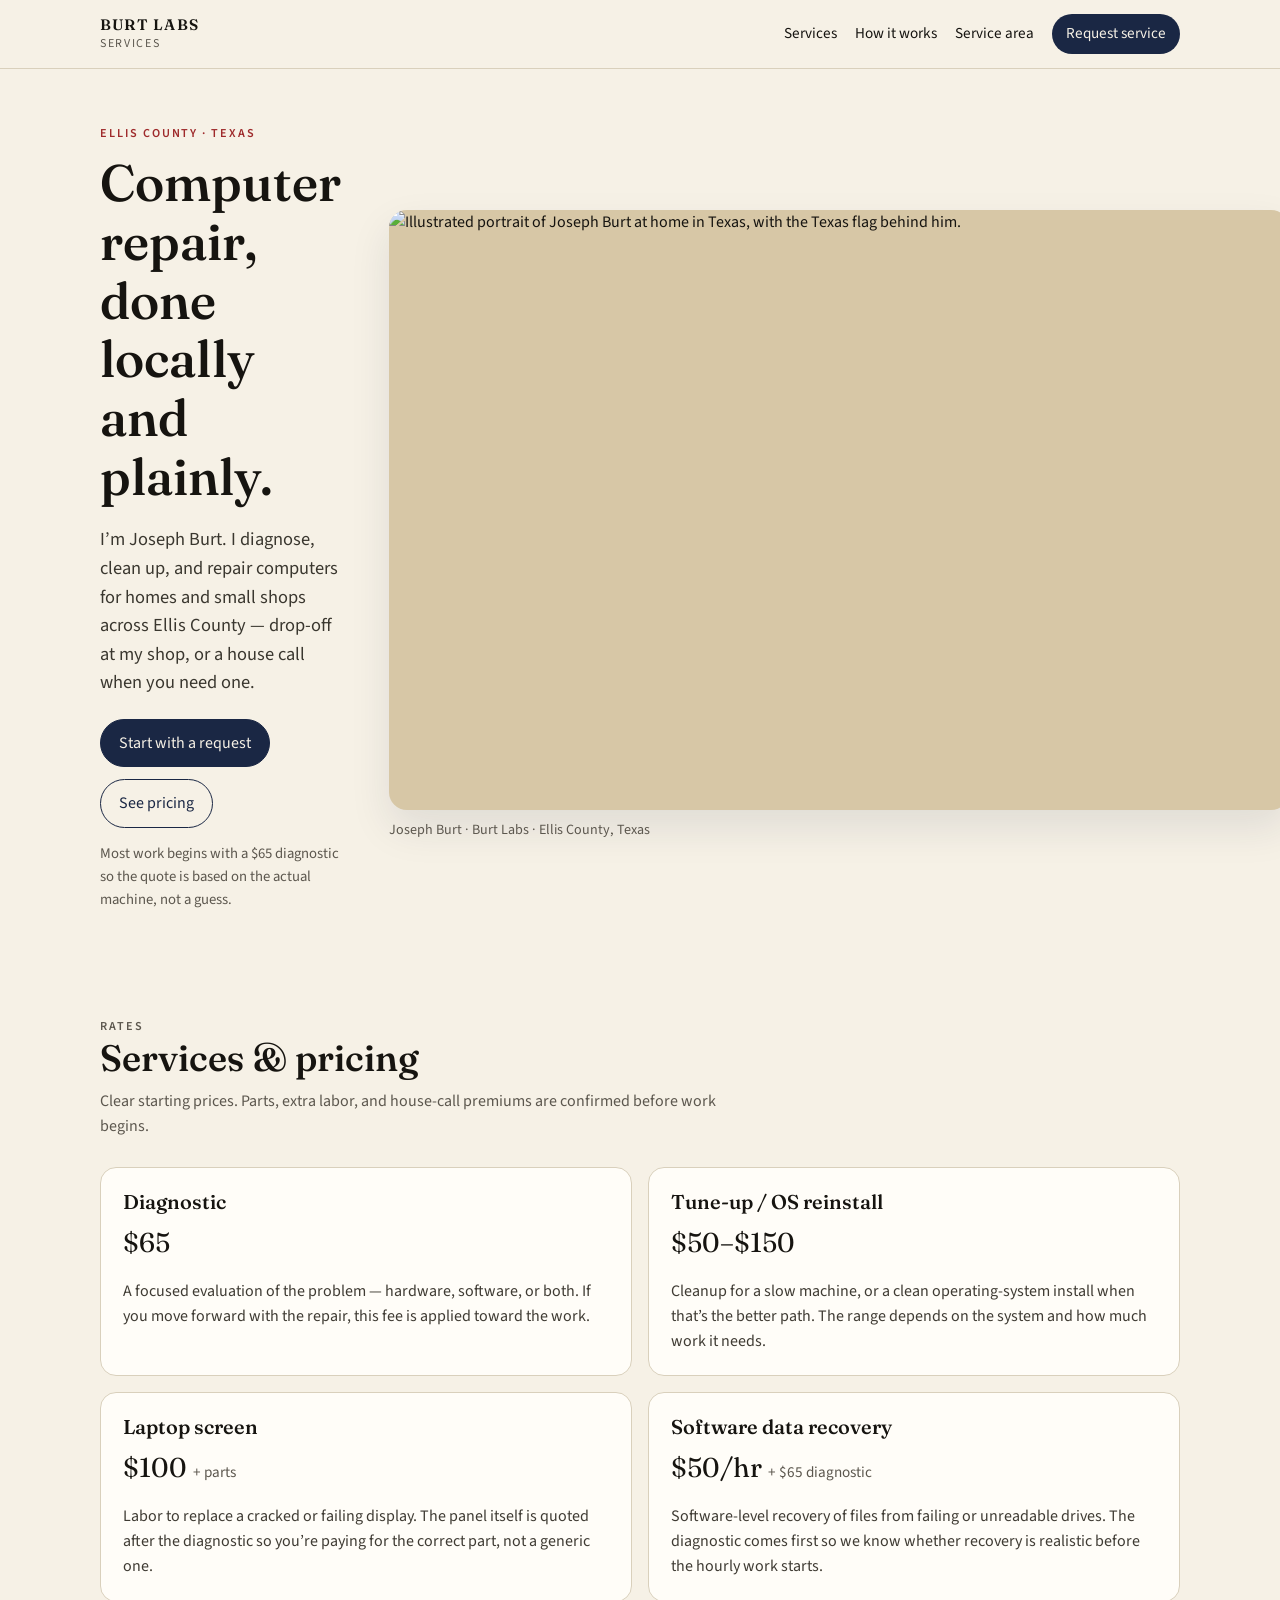
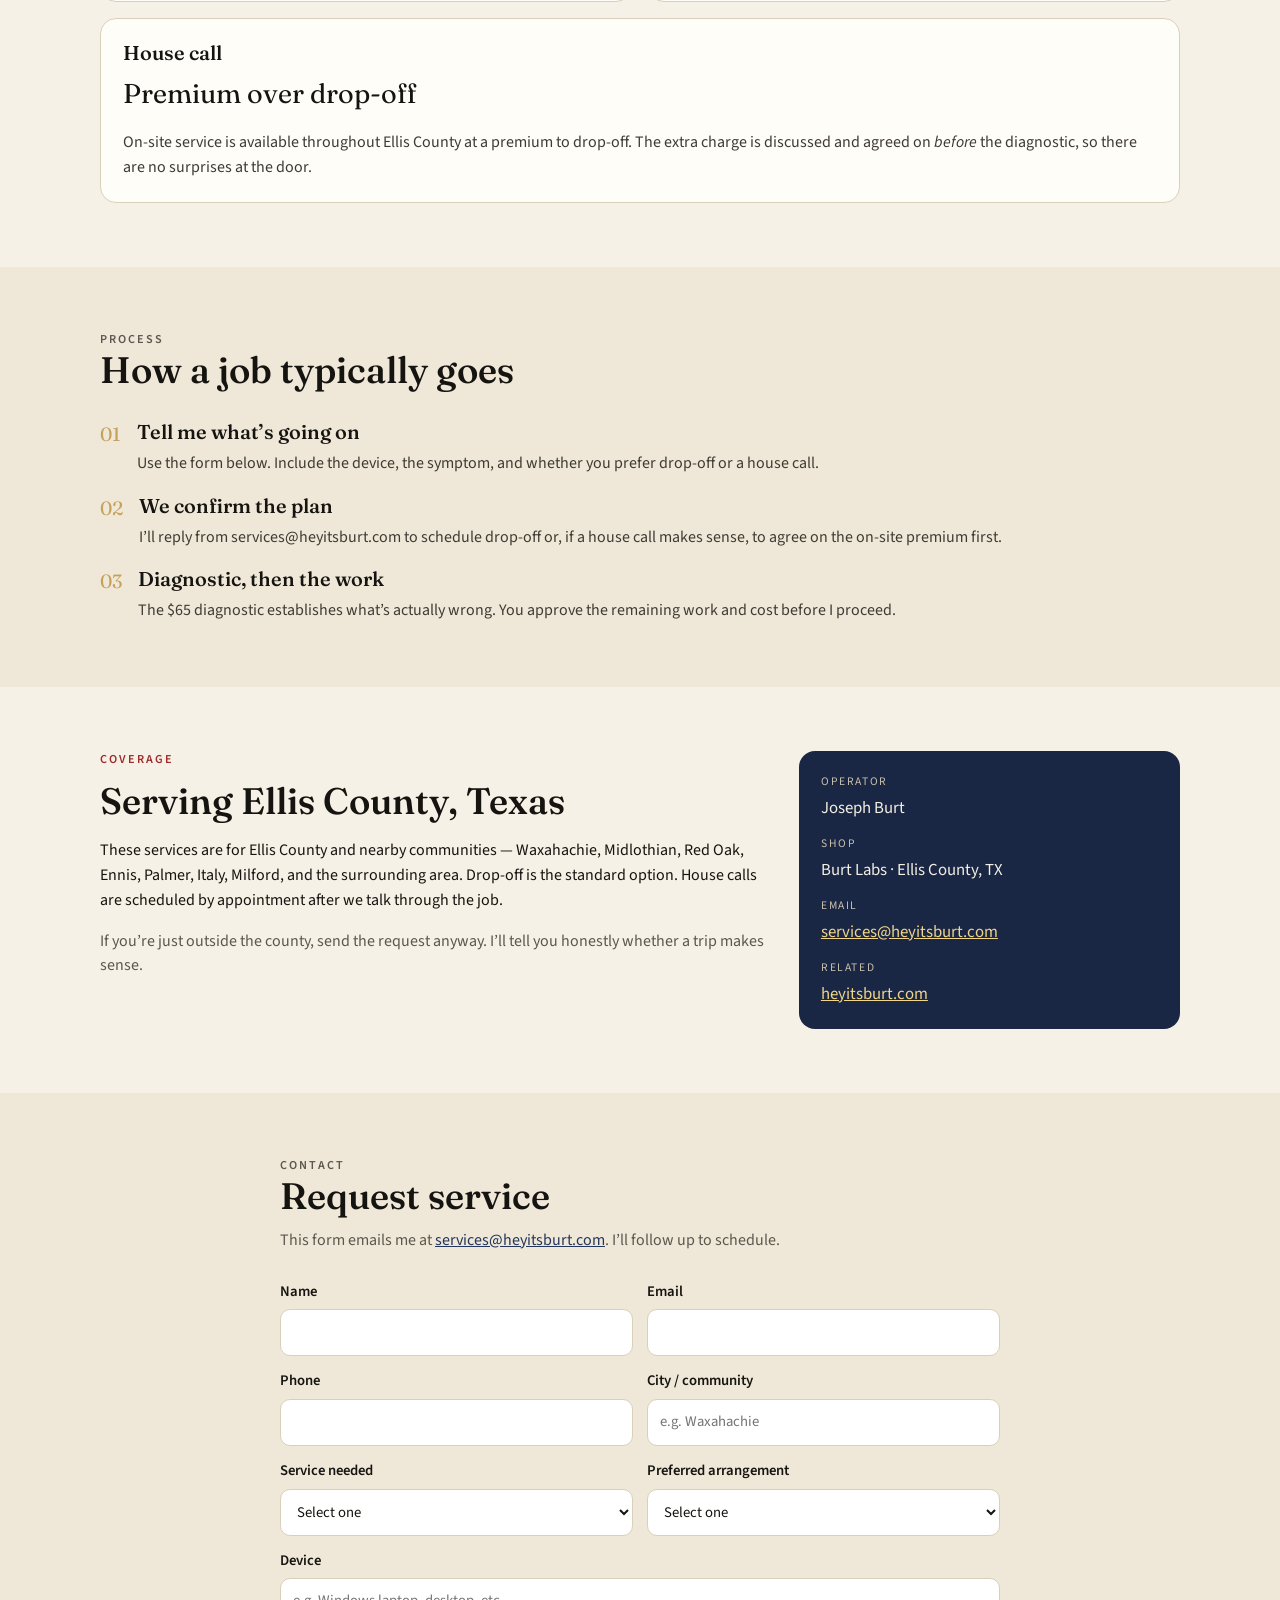
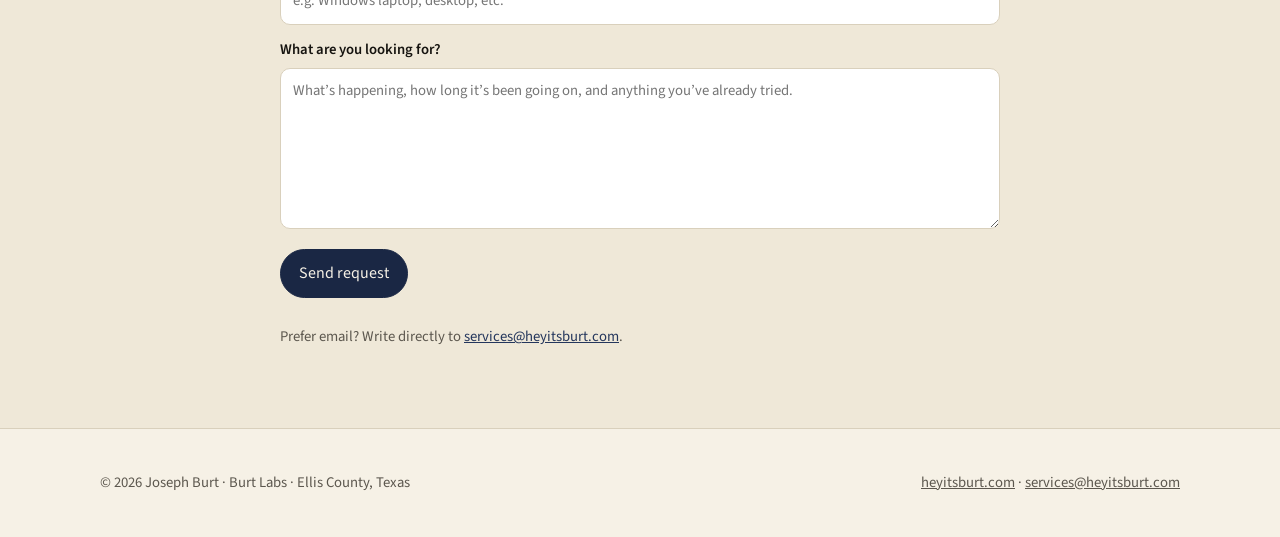
==== index.html @ 4e84e459 "Add services homepage" ====
<!DOCTYPE html>
<html lang="en">
<head>
  <meta charset="utf-8">
  <meta name="viewport" content="width=device-width, initial-scale=1">
  <title>Burt Labs Services — Computer Repair in Ellis County, Texas</title>
  <meta name="description" content="Local computer repair serving Ellis County, Texas. Diagnostics, tune-ups, laptop screens, software data recovery, and house calls. Joseph Burt — Burt Labs.">
  <link rel="canonical" href="https://services.burtlabs.org/">
  <meta name="theme-color" content="#1a2744">

  <meta property="og:type" content="website">
  <meta property="og:url" content="https://services.burtlabs.org/">
  <meta property="og:title" content="Burt Labs Services — Ellis County, Texas">
  <meta property="og:description" content="Straightforward computer repair for Ellis County. Diagnostic, tune-up, laptop screens, data recovery, and house calls.">
  <meta property="og:image" content="https://services.burtlabs.org/og.svg">
  <meta name="twitter:card" content="summary_large_image">
  <meta name="twitter:title" content="Burt Labs Services — Ellis County, Texas">
  <meta name="twitter:description" content="Straightforward computer repair for Ellis County.">

  <link rel="icon" href="data:image/svg+xml,%3Csvg xmlns='http://www.w3.org/2000/svg' viewBox='0 0 64 64'%3E%3Crect width='64' height='64' rx='10' fill='%231a2744'/%3E%3Cpolygon points='32,10 38,24 54,26 42,36 46,52 32,43 18,52 22,36 10,26 26,24' fill='%23f4f0e6'/%3E%3C/svg%3E">
  <link rel="preconnect" href="https://fonts.googleapis.com">
  <link rel="preconnect" href="https://fonts.gstatic.com" crossorigin>
  <link href="https://fonts.googleapis.com/css2?family=Fraunces:opsz,wght@9..144,500;9..144,600&family=Source+Sans+3:wght@400;500;600;700&display=swap" rel="stylesheet">
  <link rel="stylesheet" href="styles.css">
</head>
<body>
  <a class="skip" href="#main">Skip to content</a>

  <header class="site-header">
    <div class="wrap bar">
      <a class="mark" href="#top">
        <span class="mark-name">BURT LABS</span>
        <span class="mark-sub">Services</span>
      </a>
      <nav aria-label="Primary">
        <a href="#services">Services</a>
        <a href="#how">How it works</a>
        <a href="#area">Service area</a>
        <a class="nav-cta" href="#contact">Request service</a>
      </nav>
    </div>
  </header>

  <main id="main">
    <section class="hero" id="top">
      <div class="wrap hero-grid">
        <div class="hero-copy">
          <p class="eyebrow">Ellis County · Texas</p>
          <h1>Computer repair, done locally and plainly.</h1>
          <p class="lede">
            I’m Joseph Burt. I diagnose, clean up, and repair computers for homes and small shops
            across Ellis County — drop-off at my shop, or a house call when you need one.
          </p>
          <div class="hero-actions">
            <a class="btn primary" href="#contact">Start with a request</a>
            <a class="btn ghost" href="#services">See pricing</a>
          </div>
          <p class="fine">Most work begins with a $65 diagnostic so the quote is based on the actual machine, not a guess.</p>
        </div>
        <figure class="portrait">
          <img id="portrait-img" src="" width="900" height="600" alt="Illustrated portrait of Joseph Burt at home in Texas, with the Texas flag behind him.">
          <figcaption>Joseph Burt · Burt Labs · Ellis County, Texas</figcaption>
        </figure>
      </div>
    </section>

    <section id="services" class="section">
      <div class="wrap">
        <header class="section-head">
          <p class="eyebrow">Rates</p>
          <h2>Services & pricing</h2>
          <p>Clear starting prices. Parts, extra labor, and house-call premiums are confirmed before work begins.</p>
        </header>

        <div class="cards">
          <article class="card">
            <h3>Diagnostic</h3>
            <p class="price">$65</p>
            <p>A focused evaluation of the problem — hardware, software, or both. If you move forward with the repair, this fee is applied toward the work.</p>
          </article>

          <article class="card">
            <h3>Tune-up / OS reinstall</h3>
            <p class="price">$50–$150</p>
            <p>Cleanup for a slow machine, or a clean operating-system install when that’s the better path. The range depends on the system and how much work it needs.</p>
          </article>

          <article class="card">
            <h3>Laptop screen</h3>
            <p class="price">$100 <span>+ parts</span></p>
            <p>Labor to replace a cracked or failing display. The panel itself is quoted after the diagnostic so you’re paying for the correct part, not a generic one.</p>
          </article>

          <article class="card">
            <h3>Software data recovery</h3>
            <p class="price">$50/hr <span>+ $65 diagnostic</span></p>
            <p>Software-level recovery of files from failing or unreadable drives. The diagnostic comes first so we know whether recovery is realistic before the hourly work starts.</p>
          </article>

          <article class="card featured">
            <h3>House call</h3>
            <p class="price">Premium over drop-off</p>
            <p>On-site service is available throughout Ellis County at a premium to drop-off. The extra charge is discussed and agreed on <em>before</em> the diagnostic, so there are no surprises at the door.</p>
          </article>
        </div>
      </div>
    </section>

    <section id="how" class="section muted">
      <div class="wrap">
        <header class="section-head">
          <p class="eyebrow">Process</p>
          <h2>How a job typically goes</h2>
        </header>
        <ol class="steps">
          <li>
            <span class="n">01</span>
            <div>
              <h3>Tell me what’s going on</h3>
              <p>Use the form below. Include the device, the symptom, and whether you prefer drop-off or a house call.</p>
            </div>
          </li>
          <li>
            <span class="n">02</span>
            <div>
              <h3>We confirm the plan</h3>
              <p>I’ll reply from services@heyitsburt.com to schedule drop-off or, if a house call makes sense, to agree on the on-site premium first.</p>
            </div>
          </li>
          <li>
            <span class="n">03</span>
            <div>
              <h3>Diagnostic, then the work</h3>
              <p>The $65 diagnostic establishes what’s actually wrong. You approve the remaining work and cost before I proceed.</p>
            </div>
          </li>
        </ol>
      </div>
    </section>

    <section id="area" class="section">
      <div class="wrap split">
        <div>
          <p class="eyebrow">Coverage</p>
          <h2>Serving Ellis County, Texas</h2>
          <p>
            These services are for Ellis County and nearby communities — Waxahachie, Midlothian,
            Red Oak, Ennis, Palmer, Italy, Milford, and the surrounding area. Drop-off is the
            standard option. House calls are scheduled by appointment after we talk through the job.
          </p>
          <p class="note">If you’re just outside the county, send the request anyway. I’ll tell you honestly whether a trip makes sense.</p>
        </div>
        <aside class="callout">
          <p class="callout-k">Operator</p>
          <p class="callout-v">Joseph Burt</p>
          <p class="callout-k">Shop</p>
          <p class="callout-v">Burt Labs · Ellis County, TX</p>
          <p class="callout-k">Email</p>
          <p class="callout-v"><a href="mailto:services@heyitsburt.com">services@heyitsburt.com</a></p>
          <p class="callout-k">Related</p>
          <p class="callout-v"><a href="https://heyitsburt.com" rel="noopener">heyitsburt.com</a></p>
        </aside>
      </div>
    </section>

    <section id="contact" class="section muted">
      <div class="wrap narrow">
        <header class="section-head">
          <p class="eyebrow">Contact</p>
          <h2>Request service</h2>
          <p>This form emails me at <a href="mailto:services@heyitsburt.com">services@heyitsburt.com</a>. I’ll follow up to schedule.</p>
        </header>

        <form class="form" action="https://formsubmit.co/services@heyitsburt.com" method="POST">
          <input type="hidden" name="_subject" value="Burt Labs service request">
          <input type="hidden" name="_template" value="table">
          <input type="hidden" name="_next" value="https://services.burtlabs.org/thanks.html">
          <input type="hidden" name="_captcha" value="false">
          <input type="text" name="_honey" class="hp" tabindex="-1" autocomplete="off" aria-hidden="true">

          <div class="row two">
            <label>
              <span>Name</span>
              <input type="text" name="name" required autocomplete="name">
            </label>
            <label>
              <span>Email</span>
              <input type="email" name="email" required autocomplete="email">
            </label>
          </div>

          <div class="row two">
            <label>
              <span>Phone</span>
              <input type="tel" name="phone" autocomplete="tel">
            </label>
            <label>
              <span>City / community</span>
              <input type="text" name="city" placeholder="e.g. Waxahachie" required>
            </label>
          </div>

          <div class="row two">
            <label>
              <span>Service needed</span>
              <select name="service" required>
                <option value="" disabled selected>Select one</option>
                <option>Diagnostic</option>
                <option>Tune-up / OS reinstall</option>
                <option>Laptop screen</option>
                <option>Software data recovery</option>
                <option>House call</option>
                <option>Not sure — start with diagnostic</option>
              </select>
            </label>
            <label>
              <span>Preferred arrangement</span>
              <select name="arrangement" required>
                <option value="" disabled selected>Select one</option>
                <option>Drop-off</option>
                <option>House call</option>
                <option>Either — whichever is simpler</option>
              </select>
            </label>
          </div>

          <label>
            <span>Device</span>
            <input type="text" name="device" placeholder="e.g. Windows laptop, desktop, etc.">
          </label>

          <label>
            <span>What are you looking for?</span>
            <textarea name="message" rows="6" required placeholder="What’s happening, how long it’s been going on, and anything you’ve already tried."></textarea>
          </label>

          <button class="btn primary" type="submit">Send request</button>
          <p class="fine">Prefer email? Write directly to <a href="mailto:services@heyitsburt.com">services@heyitsburt.com</a>.</p>
        </form>
      </div>
    </section>
  </main>

  <footer class="site-footer">
    <div class="wrap foot">
      <p>© <span id="y"></span> Joseph Burt · Burt Labs · Ellis County, Texas</p>
      <p><a href="https://heyitsburt.com">heyitsburt.com</a> · <a href="mailto:services@heyitsburt.com">services@heyitsburt.com</a></p>
    </div>
  </footer>
  <script src="portrait.js"></script>
  <script>document.getElementById('y').textContent = new Date().getFullYear();</script>
</body>
</html>
---- styles.css ----
:root {
  --ink: #161410;
  --muted: #5c574e;
  --paper: #f6f1e6;
  --paper-2: #efe8d8;
  --card: #fffdf8;
  --line: #d9d0bc;
  --navy: #1a2744;
  --navy-2: #24365c;
  --star: #c5a15a;
  --red: #9e2a2b;
  --shadow: 0 18px 40px rgba(26, 39, 68, 0.10);
}

* { box-sizing: border-box; }
html { scroll-behavior: smooth; }
body {
  margin: 0;
  font-family: "Source Sans 3", "Segoe UI", sans-serif;
  color: var(--ink);
  background: var(--paper);
  line-height: 1.55;
}
img { max-width: 100%; display: block; }
a { color: var(--navy-2); }
.skip {
  position: absolute; left: -999px; top: 0;
}
.skip:focus { left: 12px; background: #fff; padding: 8px 12px; z-index: 20; }

.wrap {
  width: min(1080px, calc(100% - 40px));
  margin-inline: auto;
}
.wrap.narrow { width: min(720px, calc(100% - 40px)); }

.site-header {
  position: sticky; top: 0; z-index: 10;
  background: rgba(246, 241, 230, 0.92);
  backdrop-filter: blur(10px);
  border-bottom: 1px solid var(--line);
}
.bar {
  display: flex; align-items: center; justify-content: space-between;
  min-height: 68px; gap: 20px;
}
.mark { text-decoration: none; color: var(--ink); line-height: 1.1; }
.mark-name {
  display: block;
  font-family: Fraunces, Georgia, serif;
  font-weight: 600;
  letter-spacing: 0.08em;
  font-size: 0.95rem;
}
.mark-sub { font-size: 0.75rem; color: var(--muted); letter-spacing: 0.14em; text-transform: uppercase; }
nav { display: flex; gap: 18px; align-items: center; }
nav a { text-decoration: none; color: var(--ink); font-size: 0.95rem; }
.nav-cta {
  background: var(--navy);
  color: #f6f1e6 !important;
  padding: 8px 14px;
  border-radius: 999px;
}

.hero { padding: 56px 0 28px; }
.hero-grid {
  display: grid;
  grid-template-columns: 1.05fr 0.95fr;
  gap: 48px;
  align-items: center;
}
.eyebrow {
  text-transform: uppercase;
  letter-spacing: 0.16em;
  font-size: 0.76rem;
  color: var(--red);
  font-weight: 600;
  margin: 0 0 10px;
}
h1, h2, h3 { font-family: Fraunces, Georgia, serif; font-weight: 550; line-height: 1.15; }
h1 { font-size: clamp(2.1rem, 4vw, 3.3rem); margin: 0 0 16px; }
h2 { font-size: clamp(1.7rem, 3vw, 2.3rem); margin: 0 0 10px; }
h3 { margin: 0 0 8px; font-size: 1.25rem; }
.lede { font-size: 1.15rem; color: #3a372f; max-width: 38rem; }
.hero-actions { display: flex; gap: 12px; flex-wrap: wrap; margin: 22px 0 14px; }
.fine { color: var(--muted); font-size: 0.92rem; }

.btn {
  display: inline-flex; align-items: center; justify-content: center;
  text-decoration: none;
  border: 1px solid var(--navy);
  border-radius: 999px;
  padding: 11px 18px;
  font-weight: 600;
  color: var(--navy);
  background: transparent;
  cursor: pointer;
  font: inherit;
}
.btn.primary { background: var(--navy); color: var(--paper); }
.btn.ghost { background: transparent; }

.portrait {
  margin: 0;
  position: relative;
}
.portrait img {
  width: 100%;
  min-height: 280px;
  object-fit: cover;
  background: #d7c7a6;
  border-radius: 18px;
  box-shadow: var(--shadow);
  animation: lift 7s ease-in-out infinite;
}
.portrait figcaption {
  margin-top: 10px;
  color: var(--muted);
  font-size: 0.88rem;
}
@keyframes lift {
  0%, 100% { transform: translateY(0); }
  50% { transform: translateY(-8px); }
}

.section { padding: 64px 0; }
.section.muted { background: var(--paper-2); }
.section-head { max-width: 40rem; margin-bottom: 28px; }
.section-head p { margin: 0; color: var(--muted); }

.cards {
  display: grid;
  grid-template-columns: repeat(2, 1fr);
  gap: 16px;
}
.card {
  background: var(--card);
  border: 1px solid var(--line);
  border-radius: 16px;
  padding: 22px;
}
.card.featured { grid-column: 1 / -1; }
.price {
  font-family: Fraunces, Georgia, serif;
  font-size: 1.7rem;
  margin: 0 0 10px;
}
.price span { font-size: 0.95rem; color: var(--muted); font-family: "Source Sans 3", sans-serif; }
.card p:last-child { margin-bottom: 0; color: #3f3b33; }

.steps { list-style: none; padding: 0; margin: 0; display: grid; gap: 18px; }
.steps li { display: grid; grid-template-columns: auto 1fr; gap: 16px; align-items: start; }
.steps .n {
  font-family: Fraunces, Georgia, serif;
  color: var(--star);
  font-size: 1.2rem;
}
.steps h3 { margin-top: 0; }
.steps p { margin: 0; color: #3f3b33; }

.split {
  display: grid;
  grid-template-columns: 1.4fr 0.8fr;
  gap: 32px;
  align-items: start;
}
.note { color: var(--muted); }
.callout {
  background: var(--navy);
  color: #f4efe4;
  border-radius: 16px;
  padding: 22px;
}
.callout a { color: #f0d58a; }
.callout-k {
  margin: 14px 0 0;
  font-size: 0.72rem;
  letter-spacing: 0.14em;
  text-transform: uppercase;
  color: #c9c0ad;
}
.callout-k:first-child { margin-top: 0; }
.callout-v { margin: 4px 0 0; font-size: 1.05rem; }

.form { display: grid; gap: 14px; }
.row.two { display: grid; grid-template-columns: 1fr 1fr; gap: 14px; }
label { display: grid; gap: 6px; font-weight: 600; font-size: 0.92rem; }
input, select, textarea {
  font: inherit;
  font-weight: 400;
  padding: 11px 12px;
  border: 1px solid var(--line);
  border-radius: 10px;
  background: #fff;
  color: var(--ink);
}
textarea { resize: vertical; }
.hp { position: absolute; left: -9999px; height: 0; width: 0; opacity: 0; }
.form .btn { justify-self: start; margin-top: 6px; }

.site-footer {
  border-top: 1px solid var(--line);
  padding: 28px 0;
  color: var(--muted);
  font-size: 0.92rem;
}
.foot { display: flex; justify-content: space-between; gap: 12px; flex-wrap: wrap; }
.site-footer a { color: var(--muted); }

@media (max-width: 820px) {
  nav { display: none; }
  .hero-grid, .cards, .split, .row.two { grid-template-columns: 1fr; }
  .hero { padding-top: 28px; }
}
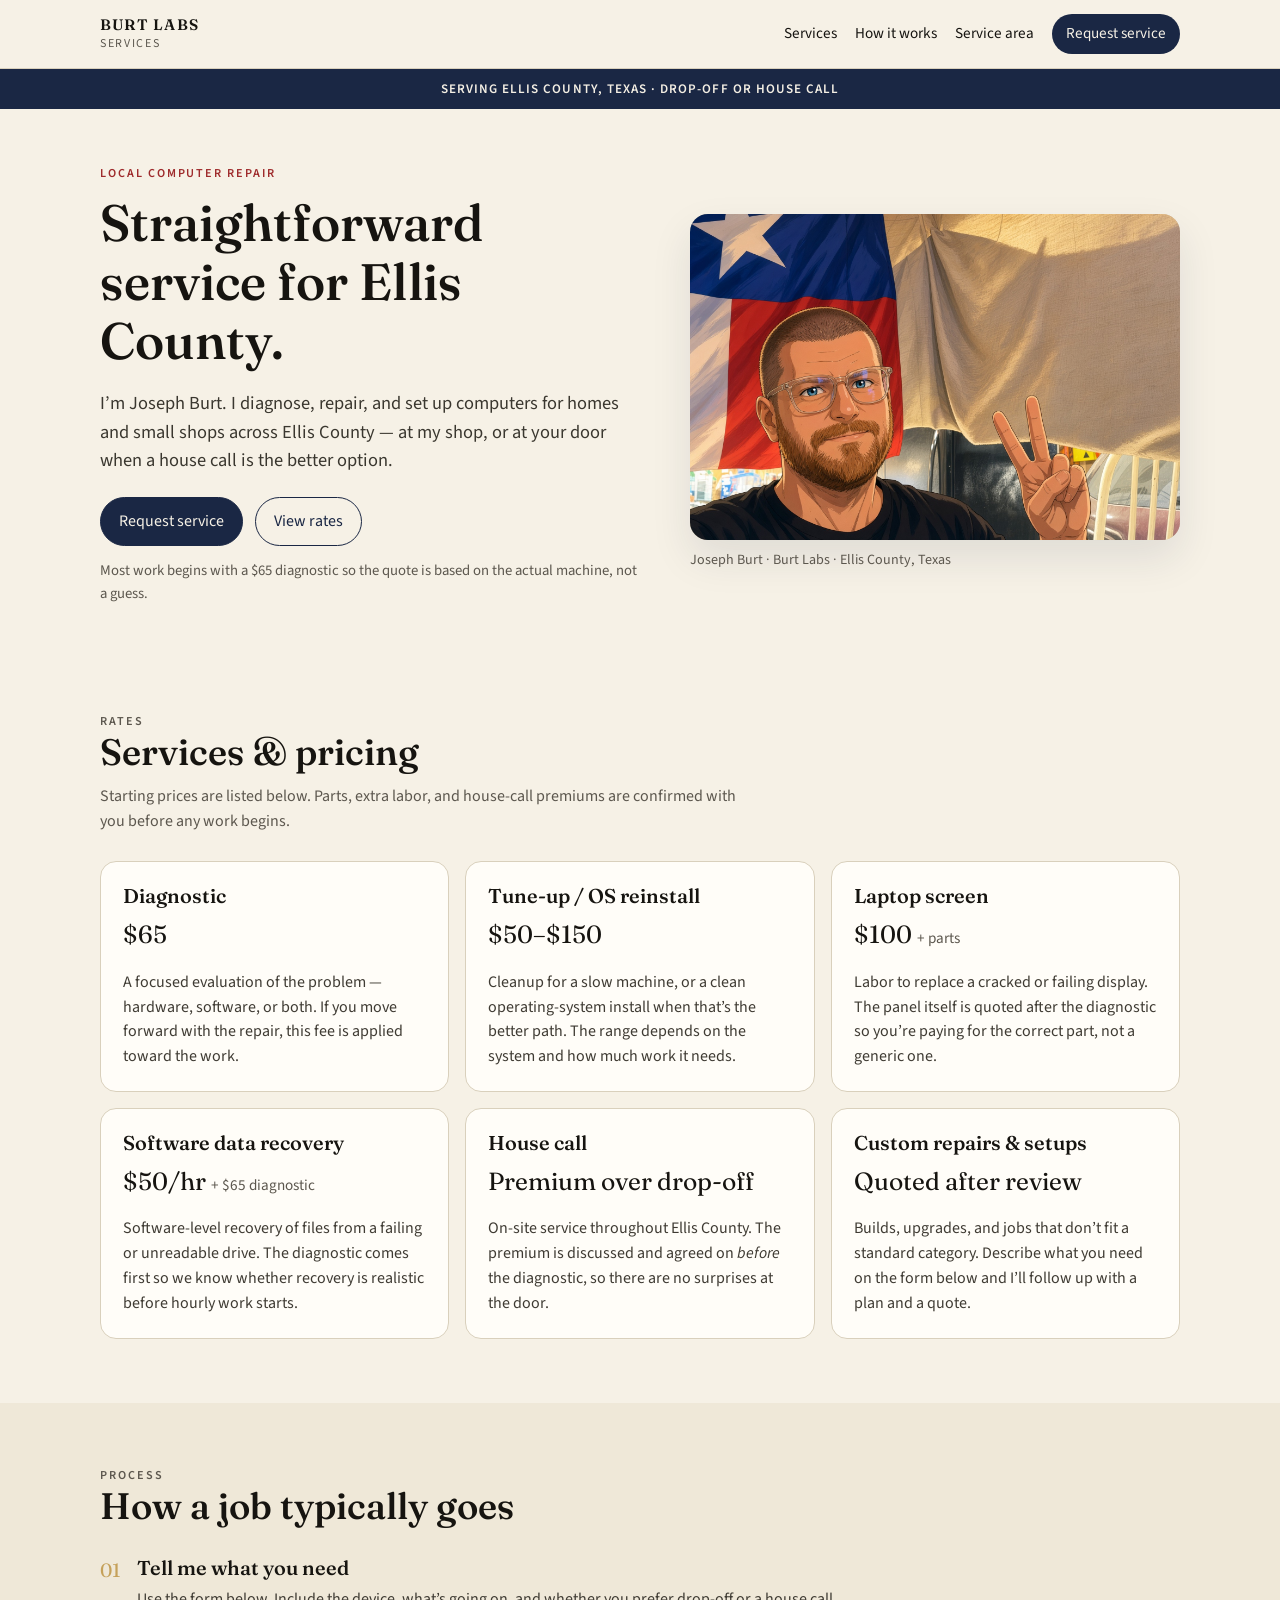
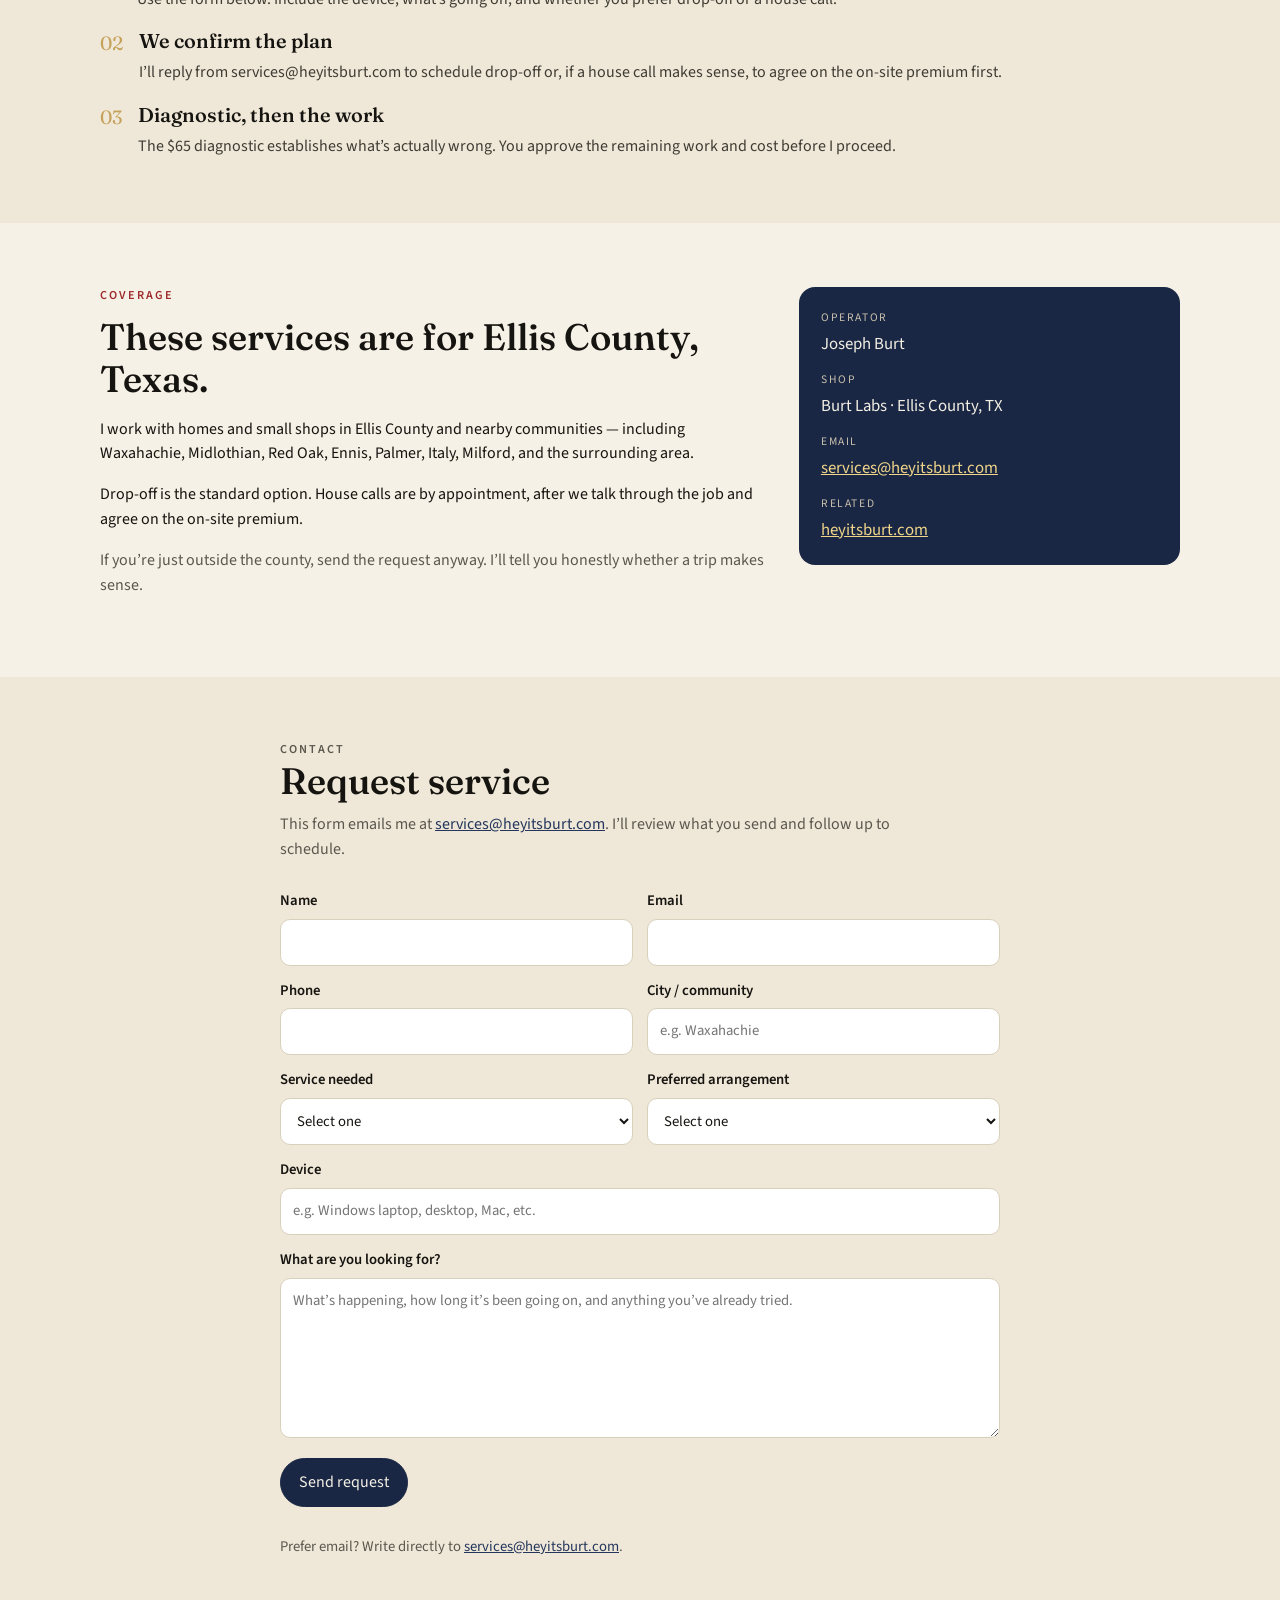
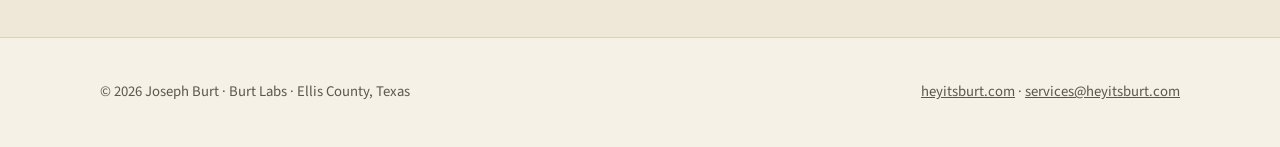
==== commit d10a6028: "Add portrait, custom repairs, and Ellis County service page polish. Co-authored-by: Cursor <cursorag" ====
--- a/index.html
+++ b/index.html
@@ -4,19 +4,17 @@
   <meta charset="utf-8">
   <meta name="viewport" content="width=device-width, initial-scale=1">
   <title>Burt Labs Services — Computer Repair in Ellis County, Texas</title>
-  <meta name="description" content="Local computer repair serving Ellis County, Texas. Diagnostics, tune-ups, laptop screens, software data recovery, and house calls. Joseph Burt — Burt Labs.">
+  <meta name="description" content="Local computer repair for Ellis County, Texas. Diagnostics, tune-ups, laptop screens, software data recovery, house calls, and custom setups. Joseph Burt — Burt Labs.">
   <link rel="canonical" href="https://services.burtlabs.org/">
   <meta name="theme-color" content="#1a2744">
-
+  <meta name="geo.region" content="US-TX">
+  <meta name="geo.placename" content="Ellis County, Texas">
   <meta property="og:type" content="website">
   <meta property="og:url" content="https://services.burtlabs.org/">
   <meta property="og:title" content="Burt Labs Services — Ellis County, Texas">
-  <meta property="og:description" content="Straightforward computer repair for Ellis County. Diagnostic, tune-up, laptop screens, data recovery, and house calls.">
-  <meta property="og:image" content="https://services.burtlabs.org/og.svg">
+  <meta property="og:description" content="Straightforward computer repair for homes and small shops in Ellis County. Diagnostic, tune-up, laptop screens, data recovery, house calls, and custom work.">
+  <meta property="og:image" content="https://services.burtlabs.org/assets/burt-portrait.jpg">
   <meta name="twitter:card" content="summary_large_image">
-  <meta name="twitter:title" content="Burt Labs Services — Ellis County, Texas">
-  <meta name="twitter:description" content="Straightforward computer repair for Ellis County.">
-
   <link rel="icon" href="data:image/svg+xml,%3Csvg xmlns='http://www.w3.org/2000/svg' viewBox='0 0 64 64'%3E%3Crect width='64' height='64' rx='10' fill='%231a2744'/%3E%3Cpolygon points='32,10 38,24 54,26 42,36 46,52 32,43 18,52 22,36 10,26 26,24' fill='%23f4f0e6'/%3E%3C/svg%3E">
   <link rel="preconnect" href="https://fonts.googleapis.com">
   <link rel="preconnect" href="https://fonts.gstatic.com" crossorigin>
@@ -41,24 +39,25 @@
     </div>
   </header>
 
+  <p class="area-banner">Serving Ellis County, Texas · Drop-off or house call</p>
+
   <main id="main">
     <section class="hero" id="top">
       <div class="wrap hero-grid">
         <div class="hero-copy">
-          <p class="eyebrow">Ellis County · Texas</p>
-          <h1>Computer repair, done locally and plainly.</h1>
-          <p class="lede">
-            I’m Joseph Burt. I diagnose, clean up, and repair computers for homes and small shops
-            across Ellis County — drop-off at my shop, or a house call when you need one.
-          </p>
+          <p class="eyebrow">Local computer repair</p>
+          <h1>Straightforward service for Ellis County.</h1>
+          <p class="lede">I’m Joseph Burt. I diagnose, repair, and set up computers for homes and small shops across Ellis County — at my shop, or at your door when a house call is the better option.</p>
           <div class="hero-actions">
-            <a class="btn primary" href="#contact">Start with a request</a>
-            <a class="btn ghost" href="#services">See pricing</a>
+            <a class="btn primary" href="#contact">Request service</a>
+            <a class="btn ghost" href="#services">View rates</a>
           </div>
           <p class="fine">Most work begins with a $65 diagnostic so the quote is based on the actual machine, not a guess.</p>
         </div>
         <figure class="portrait">
-          <img id="portrait-img" src="" width="900" height="600" alt="Illustrated portrait of Joseph Burt at home in Texas, with the Texas flag behind him.">
+          <div class="portrait-frame">
+            <img src="assets/burt-portrait.jpg" width="1800" height="1200" alt="Joseph Burt at home in Texas, with the Texas flag behind him.">
+          </div>
           <figcaption>Joseph Burt · Burt Labs · Ellis County, Texas</figcaption>
         </figure>
       </div>
@@ -68,39 +67,39 @@
       <div class="wrap">
         <header class="section-head">
           <p class="eyebrow">Rates</p>
-          <h2>Services & pricing</h2>
-          <p>Clear starting prices. Parts, extra labor, and house-call premiums are confirmed before work begins.</p>
+          <h2>Services &amp; pricing</h2>
+          <p>Starting prices are listed below. Parts, extra labor, and house-call premiums are confirmed with you before any work begins.</p>
         </header>
-
         <div class="cards">
           <article class="card">
             <h3>Diagnostic</h3>
             <p class="price">$65</p>
             <p>A focused evaluation of the problem — hardware, software, or both. If you move forward with the repair, this fee is applied toward the work.</p>
           </article>
-
           <article class="card">
             <h3>Tune-up / OS reinstall</h3>
             <p class="price">$50–$150</p>
             <p>Cleanup for a slow machine, or a clean operating-system install when that’s the better path. The range depends on the system and how much work it needs.</p>
           </article>
-
           <article class="card">
             <h3>Laptop screen</h3>
             <p class="price">$100 <span>+ parts</span></p>
             <p>Labor to replace a cracked or failing display. The panel itself is quoted after the diagnostic so you’re paying for the correct part, not a generic one.</p>
           </article>
-
           <article class="card">
             <h3>Software data recovery</h3>
             <p class="price">$50/hr <span>+ $65 diagnostic</span></p>
-            <p>Software-level recovery of files from failing or unreadable drives. The diagnostic comes first so we know whether recovery is realistic before the hourly work starts.</p>
-          </article>
-
-          <article class="card featured">
+            <p>Software-level recovery of files from a failing or unreadable drive. The diagnostic comes first so we know whether recovery is realistic before hourly work starts.</p>
+          </article>
+          <article class="card">
             <h3>House call</h3>
             <p class="price">Premium over drop-off</p>
-            <p>On-site service is available throughout Ellis County at a premium to drop-off. The extra charge is discussed and agreed on <em>before</em> the diagnostic, so there are no surprises at the door.</p>
+            <p>On-site service throughout Ellis County. The premium is discussed and agreed on <em>before</em> the diagnostic, so there are no surprises at the door.</p>
+          </article>
+          <article class="card">
+            <h3>Custom repairs &amp; setups</h3>
+            <p class="price">Quoted after review</p>
+            <p>Builds, upgrades, and jobs that don’t fit a standard category. Describe what you need on the form below and I’ll follow up with a plan and a quote.</p>
           </article>
         </div>
       </div>
@@ -116,8 +115,8 @@
           <li>
             <span class="n">01</span>
             <div>
-              <h3>Tell me what’s going on</h3>
-              <p>Use the form below. Include the device, the symptom, and whether you prefer drop-off or a house call.</p>
+              <h3>Tell me what you need</h3>
+              <p>Use the form below. Include the device, what’s going on, and whether you prefer drop-off or a house call.</p>
             </div>
           </li>
           <li>
@@ -142,12 +141,9 @@
       <div class="wrap split">
         <div>
           <p class="eyebrow">Coverage</p>
-          <h2>Serving Ellis County, Texas</h2>
-          <p>
-            These services are for Ellis County and nearby communities — Waxahachie, Midlothian,
-            Red Oak, Ennis, Palmer, Italy, Milford, and the surrounding area. Drop-off is the
-            standard option. House calls are scheduled by appointment after we talk through the job.
-          </p>
+          <h2>These services are for Ellis County, Texas.</h2>
+          <p>I work with homes and small shops in Ellis County and nearby communities — including Waxahachie, Midlothian, Red Oak, Ennis, Palmer, Italy, Milford, and the surrounding area.</p>
+          <p>Drop-off is the standard option. House calls are by appointment, after we talk through the job and agree on the on-site premium.</p>
           <p class="note">If you’re just outside the county, send the request anyway. I’ll tell you honestly whether a trip makes sense.</p>
         </div>
         <aside class="callout">
@@ -168,14 +164,14 @@
         <header class="section-head">
           <p class="eyebrow">Contact</p>
           <h2>Request service</h2>
-          <p>This form emails me at <a href="mailto:services@heyitsburt.com">services@heyitsburt.com</a>. I’ll follow up to schedule.</p>
+          <p>This form emails me at <a href="mailto:services@heyitsburt.com">services@heyitsburt.com</a>. I’ll review what you send and follow up to schedule.</p>
         </header>
-
-        <form class="form" action="https://formsubmit.co/services@heyitsburt.com" method="POST">
-          <input type="hidden" name="_subject" value="Burt Labs service request">
+        <form class="form" id="request-form" action="https://formsubmit.co/services@heyitsburt.com" method="POST">
+          <input type="hidden" name="_subject" value="Burt Labs service request — Ellis County">
           <input type="hidden" name="_template" value="table">
           <input type="hidden" name="_next" value="https://services.burtlabs.org/thanks.html">
           <input type="hidden" name="_captcha" value="false">
+          <input type="hidden" name="_autoresponse" value="Thanks for writing Burt Labs. I received your service request and will follow up at this email. — Joseph Burt, Ellis County, Texas">
           <input type="text" name="_honey" class="hp" tabindex="-1" autocomplete="off" aria-hidden="true">
 
           <div class="row two">
@@ -188,7 +184,6 @@
               <input type="email" name="email" required autocomplete="email">
             </label>
           </div>
-
           <div class="row two">
             <label>
               <span>Phone</span>
@@ -199,7 +194,6 @@
               <input type="text" name="city" placeholder="e.g. Waxahachie" required>
             </label>
           </div>
-
           <div class="row two">
             <label>
               <span>Service needed</span>
@@ -210,6 +204,7 @@
                 <option>Laptop screen</option>
                 <option>Software data recovery</option>
                 <option>House call</option>
+                <option>Custom repair / setup</option>
                 <option>Not sure — start with diagnostic</option>
               </select>
             </label>
@@ -223,17 +218,14 @@
               </select>
             </label>
           </div>
-
           <label>
             <span>Device</span>
-            <input type="text" name="device" placeholder="e.g. Windows laptop, desktop, etc.">
+            <input type="text" name="device" placeholder="e.g. Windows laptop, desktop, Mac, etc.">
           </label>
-
           <label>
             <span>What are you looking for?</span>
             <textarea name="message" rows="6" required placeholder="What’s happening, how long it’s been going on, and anything you’ve already tried."></textarea>
           </label>
-
           <button class="btn primary" type="submit">Send request</button>
           <p class="fine">Prefer email? Write directly to <a href="mailto:services@heyitsburt.com">services@heyitsburt.com</a>.</p>
         </form>
@@ -247,7 +239,8 @@
       <p><a href="https://heyitsburt.com">heyitsburt.com</a> · <a href="mailto:services@heyitsburt.com">services@heyitsburt.com</a></p>
     </div>
   </footer>
-  <script src="portrait.js"></script>
-  <script>document.getElementById('y').textContent = new Date().getFullYear();</script>
+  <script>
+    document.getElementById('y').textContent = new Date().getFullYear();
+  </script>
 </body>
 </html>
--- a/styles.css
+++ b/styles.css
@@ -24,9 +24,16 @@
 img { max-width: 100%; display: block; }
 a { color: var(--navy-2); }
 .skip {
-  position: absolute; left: -999px; top: 0;
-}
-.skip:focus { left: 12px; background: #fff; padding: 8px 12px; z-index: 20; }
+  position: absolute;
+  left: -999px;
+  top: 0;
+}
+.skip:focus {
+  left: 12px;
+  background: #fff;
+  padding: 8px 12px;
+  z-index: 20;
+}
 
 .wrap {
   width: min(1080px, calc(100% - 40px));
@@ -35,14 +42,19 @@
 .wrap.narrow { width: min(720px, calc(100% - 40px)); }
 
 .site-header {
-  position: sticky; top: 0; z-index: 10;
+  position: sticky;
+  top: 0;
+  z-index: 10;
   background: rgba(246, 241, 230, 0.92);
   backdrop-filter: blur(10px);
   border-bottom: 1px solid var(--line);
 }
 .bar {
-  display: flex; align-items: center; justify-content: space-between;
-  min-height: 68px; gap: 20px;
+  display: flex;
+  align-items: center;
+  justify-content: space-between;
+  min-height: 68px;
+  gap: 20px;
 }
 .mark { text-decoration: none; color: var(--ink); line-height: 1.1; }
 .mark-name {
@@ -52,7 +64,12 @@
   letter-spacing: 0.08em;
   font-size: 0.95rem;
 }
-.mark-sub { font-size: 0.75rem; color: var(--muted); letter-spacing: 0.14em; text-transform: uppercase; }
+.mark-sub {
+  font-size: 0.75rem;
+  color: var(--muted);
+  letter-spacing: 0.14em;
+  text-transform: uppercase;
+}
 nav { display: flex; gap: 18px; align-items: center; }
 nav a { text-decoration: none; color: var(--ink); font-size: 0.95rem; }
 .nav-cta {
@@ -62,6 +79,22 @@
   border-radius: 999px;
 }
 
+.area-banner {
+  margin: 0;
+  padding: 10px 20px;
+  text-align: center;
+  background: var(--navy);
+  color: #f4efe4;
+  font-size: 0.82rem;
+  letter-spacing: 0.08em;
+  text-transform: uppercase;
+  font-weight: 600;
+}
+
+.hero,
+.section {
+  scroll-margin-top: 72px;
+}
 .hero { padding: 56px 0 28px; }
 .hero-grid {
   display: grid;
@@ -77,16 +110,27 @@
   font-weight: 600;
   margin: 0 0 10px;
 }
-h1, h2, h3 { font-family: Fraunces, Georgia, serif; font-weight: 550; line-height: 1.15; }
+h1, h2, h3 {
+  font-family: Fraunces, Georgia, serif;
+  font-weight: 550;
+  line-height: 1.15;
+}
 h1 { font-size: clamp(2.1rem, 4vw, 3.3rem); margin: 0 0 16px; }
 h2 { font-size: clamp(1.7rem, 3vw, 2.3rem); margin: 0 0 10px; }
 h3 { margin: 0 0 8px; font-size: 1.25rem; }
 .lede { font-size: 1.15rem; color: #3a372f; max-width: 38rem; }
-.hero-actions { display: flex; gap: 12px; flex-wrap: wrap; margin: 22px 0 14px; }
+.hero-actions {
+  display: flex;
+  gap: 12px;
+  flex-wrap: wrap;
+  margin: 22px 0 14px;
+}
 .fine { color: var(--muted); font-size: 0.92rem; }
 
 .btn {
-  display: inline-flex; align-items: center; justify-content: center;
+  display: inline-flex;
+  align-items: center;
+  justify-content: center;
   text-decoration: none;
   border: 1px solid var(--navy);
   border-radius: 999px;
@@ -100,27 +144,29 @@
 .btn.primary { background: var(--navy); color: var(--paper); }
 .btn.ghost { background: transparent; }
 
-.portrait {
-  margin: 0;
-  position: relative;
-}
-.portrait img {
-  width: 100%;
-  min-height: 280px;
-  object-fit: cover;
-  background: #d7c7a6;
+.portrait { margin: 0; }
+.portrait-frame {
+  overflow: hidden;
   border-radius: 18px;
   box-shadow: var(--shadow);
-  animation: lift 7s ease-in-out infinite;
+  aspect-ratio: 3 / 2;
+  background: #d7c7a6;
+}
+.portrait-frame img {
+  width: 100%;
+  height: 100%;
+  object-fit: cover;
+  transform-origin: 28% 55%;
+  animation: kenburns 22s ease-in-out infinite alternate;
 }
 .portrait figcaption {
   margin-top: 10px;
   color: var(--muted);
   font-size: 0.88rem;
 }
-@keyframes lift {
-  0%, 100% { transform: translateY(0); }
-  50% { transform: translateY(-8px); }
+@keyframes kenburns {
+  from { transform: scale(1) translate(0, 0); }
+  to { transform: scale(1.12) translate(-6%, 3%); }
 }
 
 .section { padding: 64px 0; }
@@ -130,7 +176,7 @@
 
 .cards {
   display: grid;
-  grid-template-columns: repeat(2, 1fr);
+  grid-template-columns: repeat(3, 1fr);
   gap: 16px;
 }
 .card {
@@ -139,17 +185,31 @@
   border-radius: 16px;
   padding: 22px;
 }
-.card.featured { grid-column: 1 / -1; }
 .price {
   font-family: Fraunces, Georgia, serif;
-  font-size: 1.7rem;
+  font-size: 1.55rem;
   margin: 0 0 10px;
 }
-.price span { font-size: 0.95rem; color: var(--muted); font-family: "Source Sans 3", sans-serif; }
+.price span {
+  font-size: 0.95rem;
+  color: var(--muted);
+  font-family: "Source Sans 3", sans-serif;
+}
 .card p:last-child { margin-bottom: 0; color: #3f3b33; }
 
-.steps { list-style: none; padding: 0; margin: 0; display: grid; gap: 18px; }
-.steps li { display: grid; grid-template-columns: auto 1fr; gap: 16px; align-items: start; }
+.steps {
+  list-style: none;
+  padding: 0;
+  margin: 0;
+  display: grid;
+  gap: 18px;
+}
+.steps li {
+  display: grid;
+  grid-template-columns: auto 1fr;
+  gap: 16px;
+  align-items: start;
+}
 .steps .n {
   font-family: Fraunces, Georgia, serif;
   color: var(--star);
@@ -183,8 +243,17 @@
 .callout-v { margin: 4px 0 0; font-size: 1.05rem; }
 
 .form { display: grid; gap: 14px; }
-.row.two { display: grid; grid-template-columns: 1fr 1fr; gap: 14px; }
-label { display: grid; gap: 6px; font-weight: 600; font-size: 0.92rem; }
+.row.two {
+  display: grid;
+  grid-template-columns: 1fr 1fr;
+  gap: 14px;
+}
+label {
+  display: grid;
+  gap: 6px;
+  font-weight: 600;
+  font-size: 0.92rem;
+}
 input, select, textarea {
   font: inherit;
   font-weight: 400;
@@ -195,8 +264,17 @@
   color: var(--ink);
 }
 textarea { resize: vertical; }
-.hp { position: absolute; left: -9999px; height: 0; width: 0; opacity: 0; }
-.form .btn { justify-self: start; margin-top: 6px; }
+.hp {
+  position: absolute;
+  left: -9999px;
+  height: 0;
+  width: 0;
+  opacity: 0;
+}
+.form .btn {
+  justify-self: start;
+  margin-top: 6px;
+}
 
 .site-footer {
   border-top: 1px solid var(--line);
@@ -204,11 +282,29 @@
   color: var(--muted);
   font-size: 0.92rem;
 }
-.foot { display: flex; justify-content: space-between; gap: 12px; flex-wrap: wrap; }
+.foot {
+  display: flex;
+  justify-content: space-between;
+  gap: 12px;
+  flex-wrap: wrap;
+}
 .site-footer a { color: var(--muted); }
 
+@media (max-width: 960px) {
+  .cards { grid-template-columns: 1fr 1fr; }
+}
+
 @media (max-width: 820px) {
-  nav { display: none; }
-  .hero-grid, .cards, .split, .row.two { grid-template-columns: 1fr; }
+  nav a:not(.nav-cta) { display: none; }
+  .hero-grid, .split, .row.two { grid-template-columns: 1fr; }
   .hero { padding-top: 28px; }
 }
+
+@media (max-width: 560px) {
+  .cards { grid-template-columns: 1fr; }
+}
+
+@media (prefers-reduced-motion: reduce) {
+  html { scroll-behavior: auto; }
+  .portrait-frame img { animation: none; }
+}
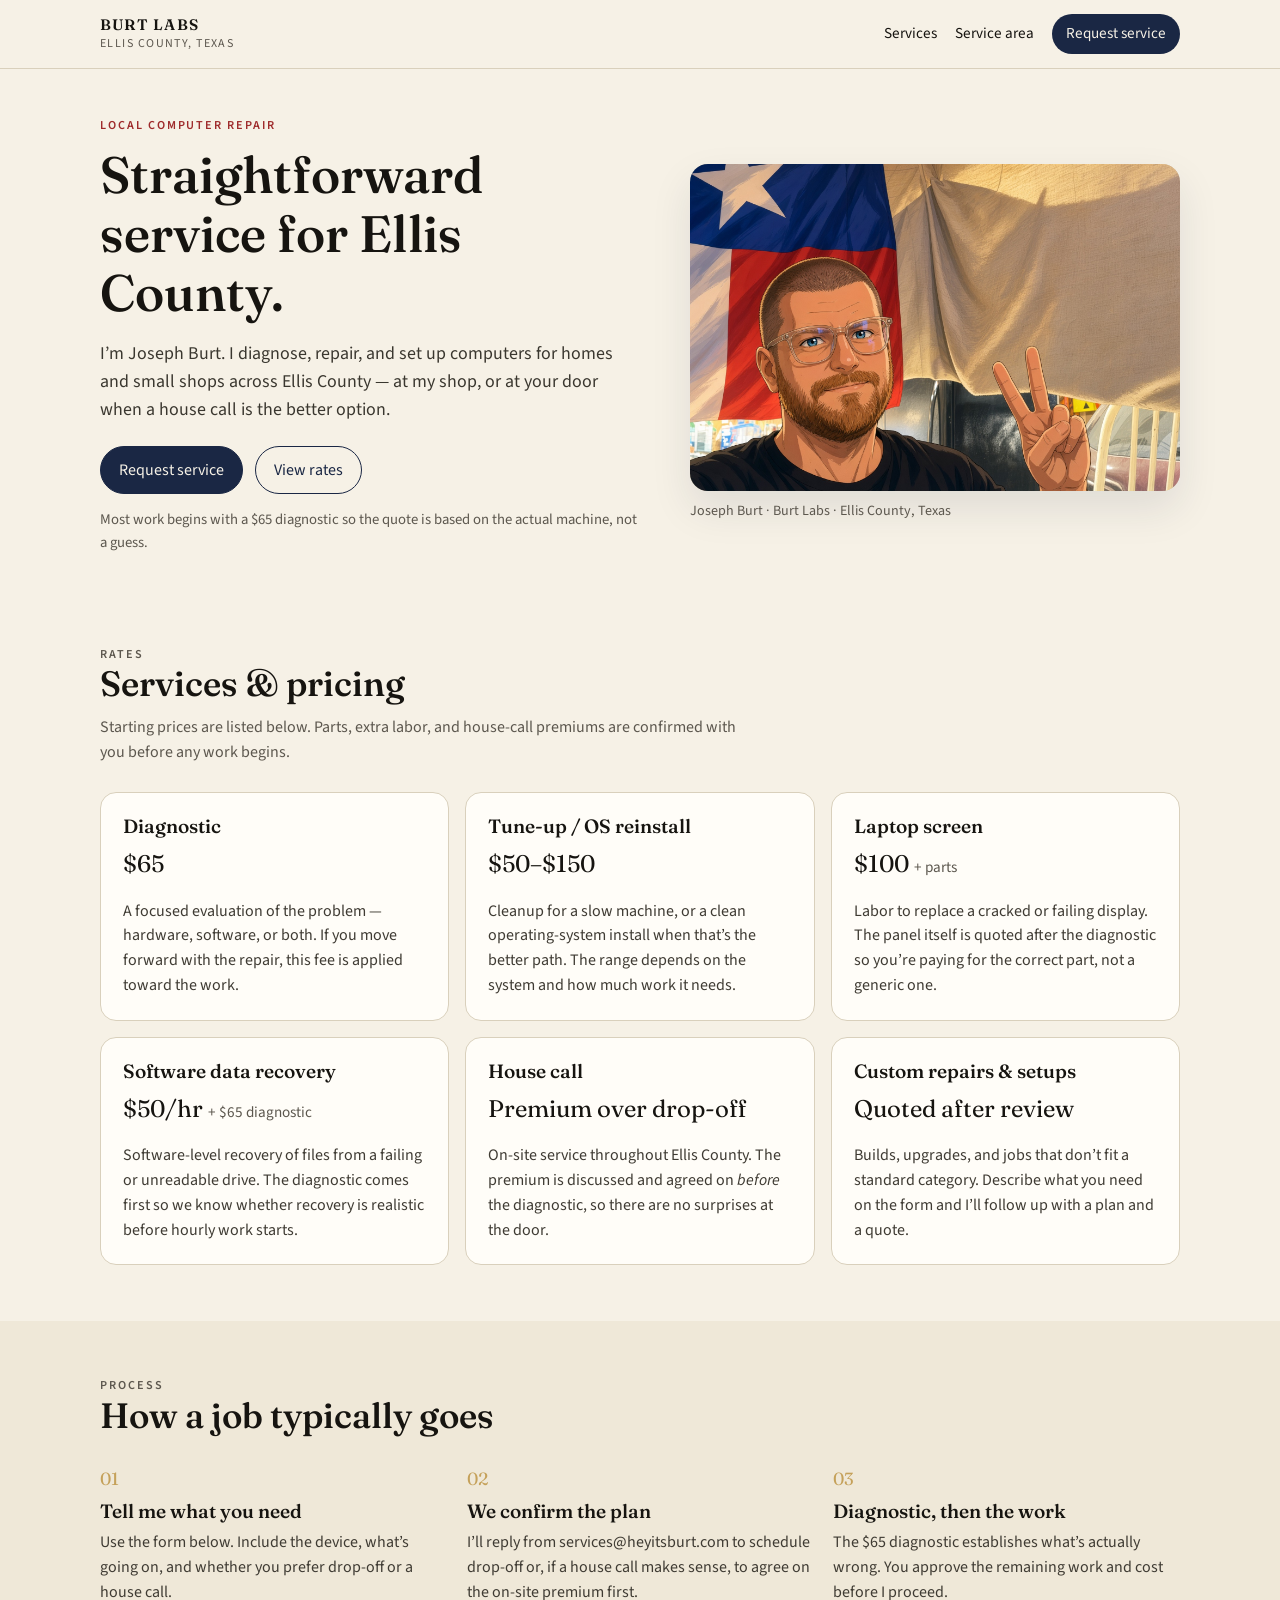
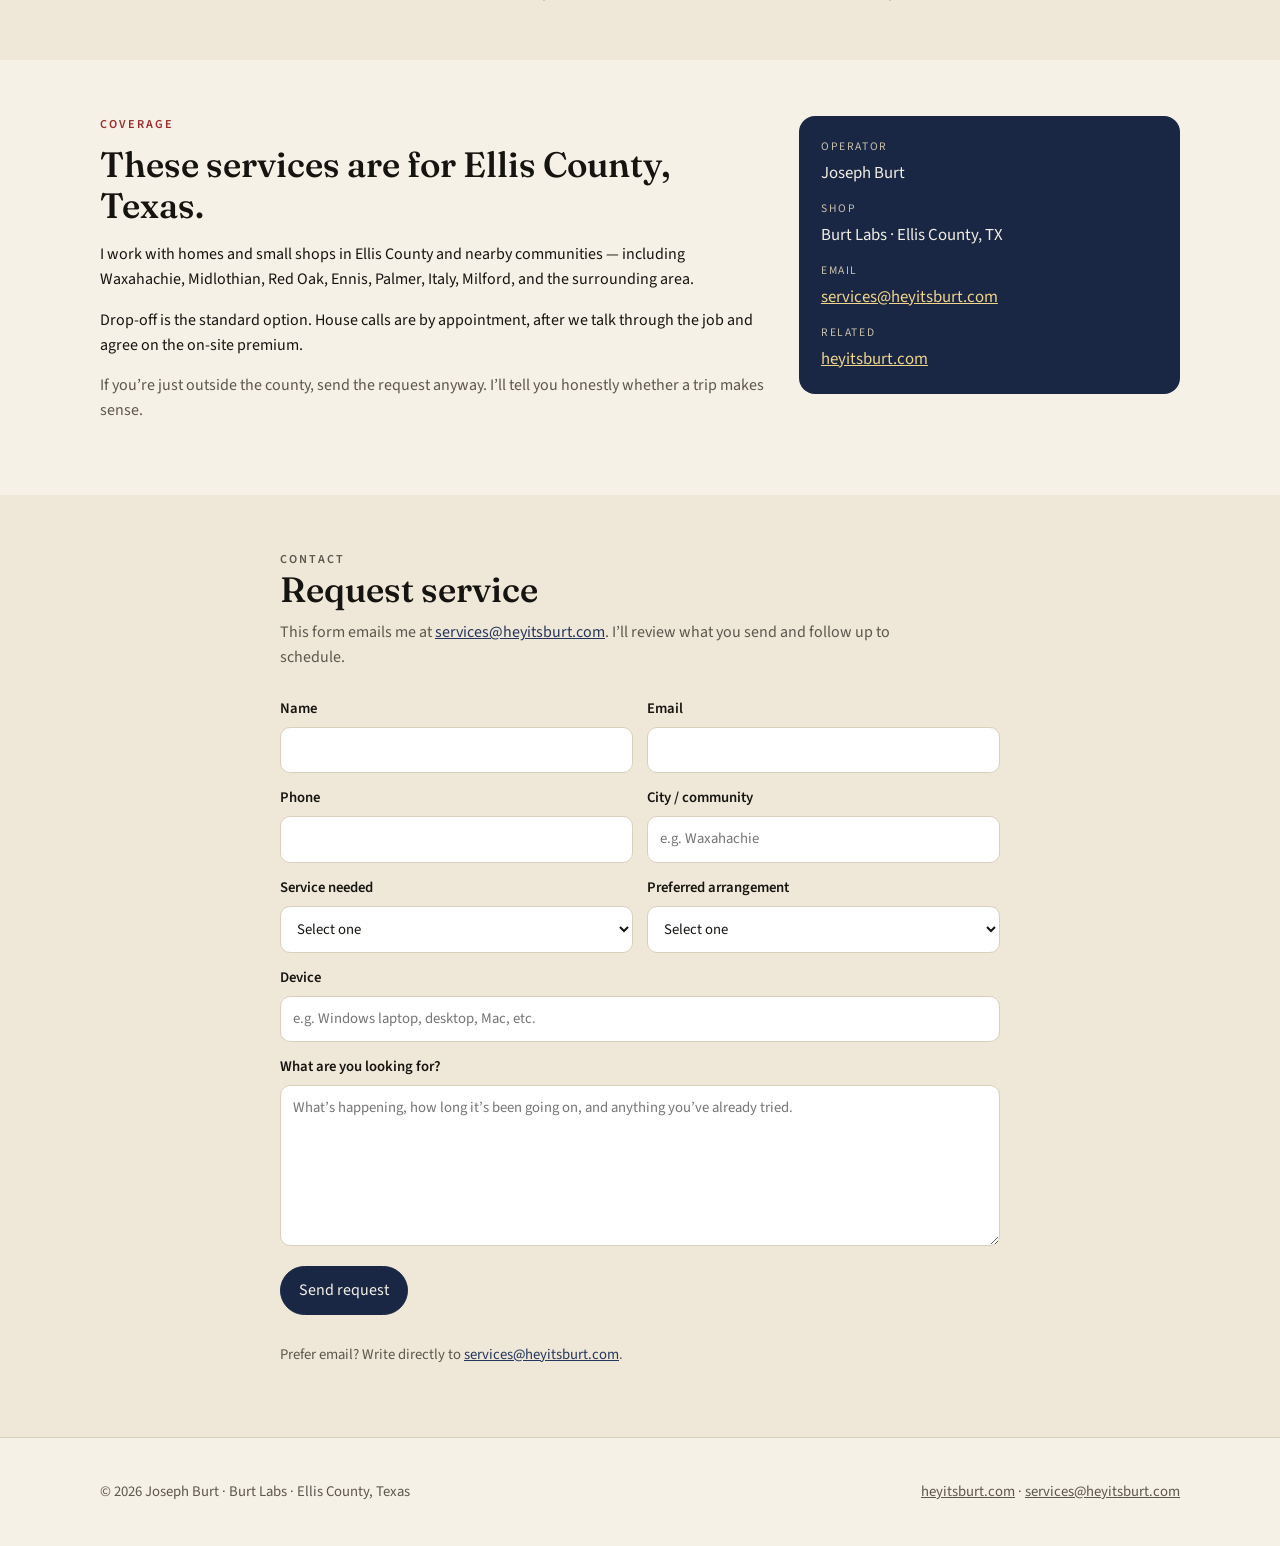
==== commit f97d6b74: "Collapse the services site into a single self-contained page. Co-authored-by: Cursor <cursoragent@cu" ====
--- a/index.html
+++ b/index.html
@@ -12,14 +12,255 @@
   <meta property="og:type" content="website">
   <meta property="og:url" content="https://services.burtlabs.org/">
   <meta property="og:title" content="Burt Labs Services — Ellis County, Texas">
-  <meta property="og:description" content="Straightforward computer repair for homes and small shops in Ellis County. Diagnostic, tune-up, laptop screens, data recovery, house calls, and custom work.">
+  <meta property="og:description" content="Straightforward computer repair for homes and small shops in Ellis County.">
   <meta property="og:image" content="https://services.burtlabs.org/assets/burt-portrait.jpg">
   <meta name="twitter:card" content="summary_large_image">
   <link rel="icon" href="data:image/svg+xml,%3Csvg xmlns='http://www.w3.org/2000/svg' viewBox='0 0 64 64'%3E%3Crect width='64' height='64' rx='10' fill='%231a2744'/%3E%3Cpolygon points='32,10 38,24 54,26 42,36 46,52 32,43 18,52 22,36 10,26 26,24' fill='%23f4f0e6'/%3E%3C/svg%3E">
   <link rel="preconnect" href="https://fonts.googleapis.com">
   <link rel="preconnect" href="https://fonts.gstatic.com" crossorigin>
   <link href="https://fonts.googleapis.com/css2?family=Fraunces:opsz,wght@9..144,500;9..144,600&family=Source+Sans+3:wght@400;500;600;700&display=swap" rel="stylesheet">
-  <link rel="stylesheet" href="styles.css">
+  <style>
+    :root {
+      --ink: #161410;
+      --muted: #5c574e;
+      --paper: #f6f1e6;
+      --paper-2: #efe8d8;
+      --card: #fffdf8;
+      --line: #d9d0bc;
+      --navy: #1a2744;
+      --navy-2: #24365c;
+      --star: #c5a15a;
+      --red: #9e2a2b;
+      --shadow: 0 18px 40px rgba(26, 39, 68, 0.10);
+    }
+    * { box-sizing: border-box; }
+    html { scroll-behavior: smooth; }
+    body {
+      margin: 0;
+      font-family: "Source Sans 3", "Segoe UI", sans-serif;
+      color: var(--ink);
+      background: var(--paper);
+      line-height: 1.55;
+    }
+    img { max-width: 100%; display: block; }
+    a { color: var(--navy-2); }
+    .skip { position: absolute; left: -999px; top: 0; }
+    .skip:focus { left: 12px; background: #fff; padding: 8px 12px; z-index: 20; }
+    .wrap { width: min(1080px, calc(100% - 40px)); margin-inline: auto; }
+    .wrap.narrow { width: min(720px, calc(100% - 40px)); }
+
+    .site-header {
+      position: sticky;
+      top: 0;
+      z-index: 10;
+      background: rgba(246, 241, 230, 0.94);
+      backdrop-filter: blur(10px);
+      border-bottom: 1px solid var(--line);
+    }
+    .bar {
+      display: flex;
+      align-items: center;
+      justify-content: space-between;
+      min-height: 68px;
+      gap: 20px;
+    }
+    .mark { text-decoration: none; color: var(--ink); line-height: 1.1; }
+    .mark-name {
+      display: block;
+      font-family: Fraunces, Georgia, serif;
+      font-weight: 600;
+      letter-spacing: 0.08em;
+      font-size: 0.95rem;
+    }
+    .mark-sub {
+      font-size: 0.75rem;
+      color: var(--muted);
+      letter-spacing: 0.12em;
+      text-transform: uppercase;
+    }
+    nav { display: flex; gap: 18px; align-items: center; }
+    nav a { text-decoration: none; color: var(--ink); font-size: 0.95rem; }
+    .nav-cta {
+      background: var(--navy);
+      color: #f6f1e6 !important;
+      padding: 8px 14px;
+      border-radius: 999px;
+    }
+
+    .hero,
+    .section { scroll-margin-top: 80px; }
+    .hero { padding: 48px 0 20px; }
+    .hero-grid {
+      display: grid;
+      grid-template-columns: 1.05fr 0.95fr;
+      gap: 48px;
+      align-items: center;
+    }
+    .eyebrow {
+      text-transform: uppercase;
+      letter-spacing: 0.16em;
+      font-size: 0.76rem;
+      color: var(--red);
+      font-weight: 600;
+      margin: 0 0 10px;
+    }
+    h1, h2, h3 {
+      font-family: Fraunces, Georgia, serif;
+      font-weight: 550;
+      line-height: 1.15;
+    }
+    h1 { font-size: clamp(2.1rem, 4vw, 3.2rem); margin: 0 0 16px; }
+    h2 { font-size: clamp(1.7rem, 3vw, 2.2rem); margin: 0 0 10px; }
+    h3 { margin: 0 0 8px; font-size: 1.2rem; }
+    .lede { font-size: 1.12rem; color: #3a372f; max-width: 38rem; }
+    .hero-actions { display: flex; gap: 12px; flex-wrap: wrap; margin: 22px 0 14px; }
+    .fine { color: var(--muted); font-size: 0.92rem; }
+
+    .btn {
+      display: inline-flex;
+      align-items: center;
+      justify-content: center;
+      text-decoration: none;
+      border: 1px solid var(--navy);
+      border-radius: 999px;
+      padding: 11px 18px;
+      font-weight: 600;
+      color: var(--navy);
+      background: transparent;
+      cursor: pointer;
+      font: inherit;
+    }
+    .btn.primary { background: var(--navy); color: var(--paper); }
+
+    .portrait { margin: 0; }
+    .portrait-frame {
+      overflow: hidden;
+      border-radius: 18px;
+      box-shadow: var(--shadow);
+      aspect-ratio: 3 / 2;
+      background: #d7c7a6;
+    }
+    .portrait-frame img {
+      width: 100%;
+      height: 100%;
+      object-fit: cover;
+      transform-origin: 28% 55%;
+      animation: kenburns 22s ease-in-out infinite alternate;
+    }
+    .portrait figcaption { margin-top: 10px; color: var(--muted); font-size: 0.88rem; }
+    @keyframes kenburns {
+      from { transform: scale(1); }
+      to { transform: scale(1.12) translate(-6%, 3%); }
+    }
+
+    .section { padding: 56px 0; }
+    .section.muted { background: var(--paper-2); }
+    .section-head { max-width: 40rem; margin-bottom: 28px; }
+    .section-head p { margin: 0; color: var(--muted); }
+
+    .cards {
+      display: grid;
+      grid-template-columns: repeat(3, 1fr);
+      gap: 16px;
+    }
+    .card {
+      background: var(--card);
+      border: 1px solid var(--line);
+      border-radius: 16px;
+      padding: 22px;
+    }
+    .price {
+      font-family: Fraunces, Georgia, serif;
+      font-size: 1.5rem;
+      margin: 0 0 10px;
+    }
+    .price span {
+      font-size: 0.95rem;
+      color: var(--muted);
+      font-family: "Source Sans 3", sans-serif;
+    }
+    .card p:last-child { margin-bottom: 0; color: #3f3b33; }
+
+    .steps {
+      list-style: none;
+      padding: 0;
+      margin: 0;
+      display: grid;
+      grid-template-columns: repeat(3, 1fr);
+      gap: 20px;
+    }
+    .steps .n {
+      display: block;
+      font-family: Fraunces, Georgia, serif;
+      color: var(--star);
+      font-size: 1.1rem;
+      margin-bottom: 8px;
+    }
+    .steps p { margin: 0; color: #3f3b33; }
+
+    .split {
+      display: grid;
+      grid-template-columns: 1.4fr 0.8fr;
+      gap: 32px;
+      align-items: start;
+    }
+    .note { color: var(--muted); }
+    .callout {
+      background: var(--navy);
+      color: #f4efe4;
+      border-radius: 16px;
+      padding: 22px;
+    }
+    .callout a { color: #f0d58a; }
+    .callout-k {
+      margin: 14px 0 0;
+      font-size: 0.72rem;
+      letter-spacing: 0.14em;
+      text-transform: uppercase;
+      color: #c9c0ad;
+    }
+    .callout-k:first-child { margin-top: 0; }
+    .callout-v { margin: 4px 0 0; font-size: 1.05rem; }
+
+    .form { display: grid; gap: 14px; }
+    .row.two { display: grid; grid-template-columns: 1fr 1fr; gap: 14px; }
+    label { display: grid; gap: 6px; font-weight: 600; font-size: 0.92rem; }
+    input, select, textarea {
+      font: inherit;
+      font-weight: 400;
+      padding: 11px 12px;
+      border: 1px solid var(--line);
+      border-radius: 10px;
+      background: #fff;
+      color: var(--ink);
+    }
+    textarea { resize: vertical; }
+    .hp { position: absolute; left: -9999px; height: 0; width: 0; opacity: 0; }
+    .form .btn { justify-self: start; margin-top: 6px; }
+    .sent[hidden] { display: none; }
+
+    .site-footer {
+      border-top: 1px solid var(--line);
+      padding: 28px 0;
+      color: var(--muted);
+      font-size: 0.92rem;
+    }
+    .foot { display: flex; justify-content: space-between; gap: 12px; flex-wrap: wrap; }
+    .site-footer a { color: var(--muted); }
+
+    @media (max-width: 960px) {
+      .cards, .steps { grid-template-columns: 1fr 1fr; }
+    }
+    @media (max-width: 820px) {
+      nav a:not(.nav-cta) { display: none; }
+      .hero-grid, .split, .row.two, .cards, .steps { grid-template-columns: 1fr; }
+      .hero { padding-top: 28px; }
+    }
+    @media (prefers-reduced-motion: reduce) {
+      html { scroll-behavior: auto; }
+      .portrait-frame img { animation: none; }
+    }
+  </style>
 </head>
 <body>
   <a class="skip" href="#main">Skip to content</a>
@@ -28,29 +269,26 @@
     <div class="wrap bar">
       <a class="mark" href="#top">
         <span class="mark-name">BURT LABS</span>
-        <span class="mark-sub">Services</span>
+        <span class="mark-sub">Ellis County, Texas</span>
       </a>
       <nav aria-label="Primary">
         <a href="#services">Services</a>
-        <a href="#how">How it works</a>
         <a href="#area">Service area</a>
         <a class="nav-cta" href="#contact">Request service</a>
       </nav>
     </div>
   </header>
 
-  <p class="area-banner">Serving Ellis County, Texas · Drop-off or house call</p>
-
   <main id="main">
     <section class="hero" id="top">
       <div class="wrap hero-grid">
-        <div class="hero-copy">
+        <div>
           <p class="eyebrow">Local computer repair</p>
           <h1>Straightforward service for Ellis County.</h1>
           <p class="lede">I’m Joseph Burt. I diagnose, repair, and set up computers for homes and small shops across Ellis County — at my shop, or at your door when a house call is the better option.</p>
           <div class="hero-actions">
             <a class="btn primary" href="#contact">Request service</a>
-            <a class="btn ghost" href="#services">View rates</a>
+            <a class="btn" href="#services">View rates</a>
           </div>
           <p class="fine">Most work begins with a $65 diagnostic so the quote is based on the actual machine, not a guess.</p>
         </div>
@@ -99,13 +337,13 @@
           <article class="card">
             <h3>Custom repairs &amp; setups</h3>
             <p class="price">Quoted after review</p>
-            <p>Builds, upgrades, and jobs that don’t fit a standard category. Describe what you need on the form below and I’ll follow up with a plan and a quote.</p>
+            <p>Builds, upgrades, and jobs that don’t fit a standard category. Describe what you need on the form and I’ll follow up with a plan and a quote.</p>
           </article>
         </div>
       </div>
     </section>
 
-    <section id="how" class="section muted">
+    <section class="section muted">
       <div class="wrap">
         <header class="section-head">
           <p class="eyebrow">Process</p>
@@ -114,24 +352,18 @@
         <ol class="steps">
           <li>
             <span class="n">01</span>
-            <div>
-              <h3>Tell me what you need</h3>
-              <p>Use the form below. Include the device, what’s going on, and whether you prefer drop-off or a house call.</p>
-            </div>
+            <h3>Tell me what you need</h3>
+            <p>Use the form below. Include the device, what’s going on, and whether you prefer drop-off or a house call.</p>
           </li>
           <li>
             <span class="n">02</span>
-            <div>
-              <h3>We confirm the plan</h3>
-              <p>I’ll reply from services@heyitsburt.com to schedule drop-off or, if a house call makes sense, to agree on the on-site premium first.</p>
-            </div>
+            <h3>We confirm the plan</h3>
+            <p>I’ll reply from services@heyitsburt.com to schedule drop-off or, if a house call makes sense, to agree on the on-site premium first.</p>
           </li>
           <li>
             <span class="n">03</span>
-            <div>
-              <h3>Diagnostic, then the work</h3>
-              <p>The $65 diagnostic establishes what’s actually wrong. You approve the remaining work and cost before I proceed.</p>
-            </div>
+            <h3>Diagnostic, then the work</h3>
+            <p>The $65 diagnostic establishes what’s actually wrong. You approve the remaining work and cost before I proceed.</p>
           </li>
         </ol>
       </div>
@@ -163,13 +395,18 @@
       <div class="wrap narrow">
         <header class="section-head">
           <p class="eyebrow">Contact</p>
-          <h2>Request service</h2>
-          <p>This form emails me at <a href="mailto:services@heyitsburt.com">services@heyitsburt.com</a>. I’ll review what you send and follow up to schedule.</p>
+          <h2 id="contact-title">Request service</h2>
+          <p id="form-intro">This form emails me at <a href="mailto:services@heyitsburt.com">services@heyitsburt.com</a>. I’ll review what you send and follow up to schedule.</p>
         </header>
+
+        <div class="sent" id="sent" hidden>
+          <p class="lede">Thanks. I’ll review what you sent and follow up at the email you provided. If you don’t hear back within a day, write directly to <a href="mailto:services@heyitsburt.com">services@heyitsburt.com</a>.</p>
+        </div>
+
         <form class="form" id="request-form" action="https://formsubmit.co/services@heyitsburt.com" method="POST">
           <input type="hidden" name="_subject" value="Burt Labs service request — Ellis County">
           <input type="hidden" name="_template" value="table">
-          <input type="hidden" name="_next" value="https://services.burtlabs.org/thanks.html">
+          <input type="hidden" name="_next" value="https://services.burtlabs.org/?sent=1#contact">
           <input type="hidden" name="_captcha" value="false">
           <input type="hidden" name="_autoresponse" value="Thanks for writing Burt Labs. I received your service request and will follow up at this email. — Joseph Burt, Ellis County, Texas">
           <input type="text" name="_honey" class="hp" tabindex="-1" autocomplete="off" aria-hidden="true">
@@ -240,7 +477,13 @@
     </div>
   </footer>
   <script>
-    document.getElementById('y').textContent = new Date().getFullYear();
+    document.getElementById("y").textContent = new Date().getFullYear();
+    if (new URLSearchParams(location.search).has("sent")) {
+      document.getElementById("sent").hidden = false;
+      document.getElementById("request-form").hidden = true;
+      document.getElementById("form-intro").hidden = true;
+      document.getElementById("contact-title").textContent = "Request received.";
+    }
   </script>
 </body>
 </html>
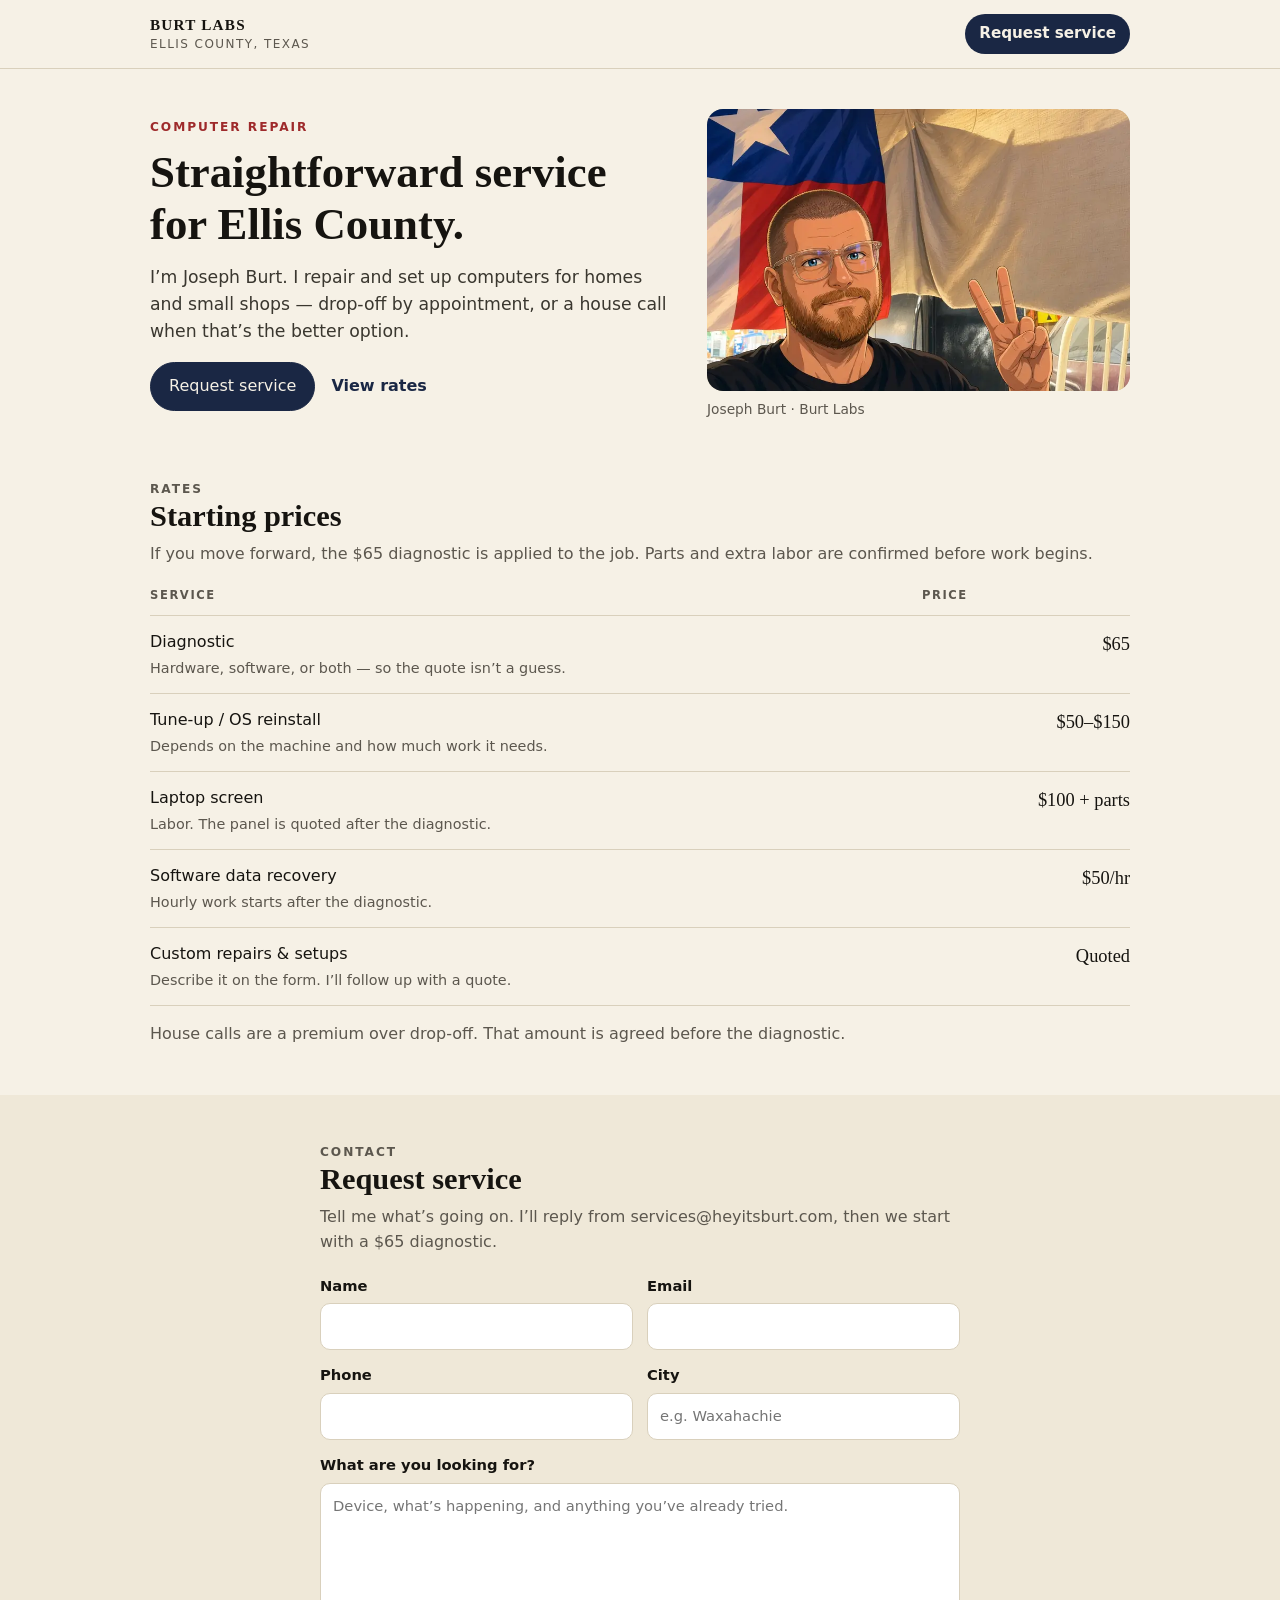
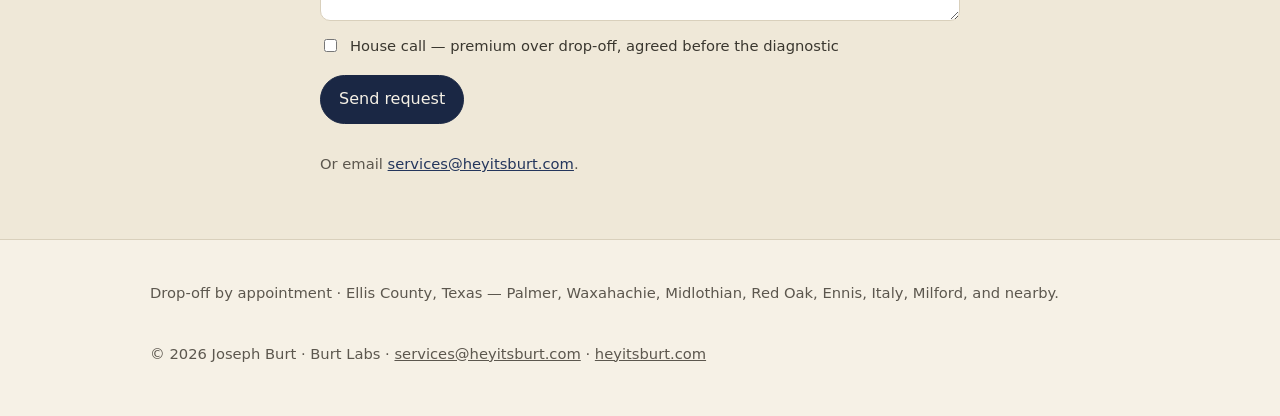
==== commit 22ab302e: "Tighten the services page to hero, rates, and request. Co-authored-by: Cursor <cursoragent@cursor.co" ====
--- a/index.html
+++ b/index.html
@@ -4,7 +4,7 @@
   <meta charset="utf-8">
   <meta name="viewport" content="width=device-width, initial-scale=1">
   <title>Burt Labs Services — Computer Repair in Ellis County, Texas</title>
-  <meta name="description" content="Local computer repair for Ellis County, Texas. Diagnostics, tune-ups, laptop screens, software data recovery, house calls, and custom setups. Joseph Burt — Burt Labs.">
+  <meta name="description" content="Computer repair for Ellis County, Texas. Diagnostics, tune-ups, laptop screens, data recovery, and custom setups. Drop-off or house call by appointment.">
   <link rel="canonical" href="https://services.burtlabs.org/">
   <meta name="theme-color" content="#1a2744">
   <meta name="geo.region" content="US-TX">
@@ -12,32 +12,32 @@
   <meta property="og:type" content="website">
   <meta property="og:url" content="https://services.burtlabs.org/">
   <meta property="og:title" content="Burt Labs Services — Ellis County, Texas">
-  <meta property="og:description" content="Straightforward computer repair for homes and small shops in Ellis County.">
-  <meta property="og:image" content="https://services.burtlabs.org/assets/burt-portrait.jpg">
+  <meta property="og:description" content="Computer repair for homes and small shops in Ellis County. Drop-off or house call by appointment.">
+  <meta property="og:image" content="https://services.burtlabs.org/assets/og.jpg">
+  <meta property="og:image:width" content="1200">
+  <meta property="og:image:height" content="630">
   <meta name="twitter:card" content="summary_large_image">
   <link rel="icon" href="data:image/svg+xml,%3Csvg xmlns='http://www.w3.org/2000/svg' viewBox='0 0 64 64'%3E%3Crect width='64' height='64' rx='10' fill='%231a2744'/%3E%3Cpolygon points='32,10 38,24 54,26 42,36 46,52 32,43 18,52 22,36 10,26 26,24' fill='%23f4f0e6'/%3E%3C/svg%3E">
-  <link rel="preconnect" href="https://fonts.googleapis.com">
-  <link rel="preconnect" href="https://fonts.gstatic.com" crossorigin>
-  <link href="https://fonts.googleapis.com/css2?family=Fraunces:opsz,wght@9..144,500;9..144,600&family=Source+Sans+3:wght@400;500;600;700&display=swap" rel="stylesheet">
+  <link rel="preload" as="image" href="assets/burt-portrait-800.webp" type="image/webp" imagesrcset="assets/burt-portrait-800.webp 800w, assets/burt-portrait-1200.webp 1200w" imagesizes="(max-width: 820px) 92vw, 28rem">
+  <script type="application/ld+json">
+    {"@context":"https://schema.org","@type":"LocalBusiness","name":"Burt Labs Services","url":"https://services.burtlabs.org/","email":"services@heyitsburt.com","image":"https://services.burtlabs.org/assets/og.jpg","address":{"@type":"PostalAddress","addressLocality":"Palmer","addressRegion":"TX","addressCountry":"US"},"areaServed":{"@type":"AdministrativeArea","name":"Ellis County, Texas"},"description":"Computer repair for homes and small shops in Ellis County, Texas. Drop-off and house calls by appointment."}
+  </script>
   <style>
     :root {
       --ink: #161410;
       --muted: #5c574e;
       --paper: #f6f1e6;
       --paper-2: #efe8d8;
-      --card: #fffdf8;
       --line: #d9d0bc;
       --navy: #1a2744;
       --navy-2: #24365c;
-      --star: #c5a15a;
       --red: #9e2a2b;
-      --shadow: 0 18px 40px rgba(26, 39, 68, 0.10);
     }
     * { box-sizing: border-box; }
-    html { scroll-behavior: smooth; }
+    html { scroll-behavior: smooth; scroll-padding-top: 88px; }
     body {
       margin: 0;
-      font-family: "Source Sans 3", "Segoe UI", sans-serif;
+      font-family: system-ui, "Segoe UI", sans-serif;
       color: var(--ink);
       background: var(--paper);
       line-height: 1.55;
@@ -46,15 +46,14 @@
     a { color: var(--navy-2); }
     .skip { position: absolute; left: -999px; top: 0; }
     .skip:focus { left: 12px; background: #fff; padding: 8px 12px; z-index: 20; }
-    .wrap { width: min(1080px, calc(100% - 40px)); margin-inline: auto; }
-    .wrap.narrow { width: min(720px, calc(100% - 40px)); }
+    .wrap { width: min(980px, calc(100% - 40px)); margin-inline: auto; }
+    .wrap.narrow { width: min(640px, calc(100% - 40px)); }
 
     .site-header {
       position: sticky;
       top: 0;
       z-index: 10;
-      background: rgba(246, 241, 230, 0.94);
-      backdrop-filter: blur(10px);
+      background: var(--paper);
       border-bottom: 1px solid var(--line);
     }
     .bar {
@@ -62,12 +61,12 @@
       align-items: center;
       justify-content: space-between;
       min-height: 68px;
-      gap: 20px;
+      gap: 16px;
     }
     .mark { text-decoration: none; color: var(--ink); line-height: 1.1; }
     .mark-name {
       display: block;
-      font-family: Fraunces, Georgia, serif;
+      font-family: Georgia, "Times New Roman", serif;
       font-weight: 600;
       letter-spacing: 0.08em;
       font-size: 0.95rem;
@@ -78,22 +77,21 @@
       letter-spacing: 0.12em;
       text-transform: uppercase;
     }
-    nav { display: flex; gap: 18px; align-items: center; }
-    nav a { text-decoration: none; color: var(--ink); font-size: 0.95rem; }
     .nav-cta {
       background: var(--navy);
-      color: #f6f1e6 !important;
+      color: var(--paper) !important;
+      text-decoration: none;
       padding: 8px 14px;
       border-radius: 999px;
-    }
-
-    .hero,
-    .section { scroll-margin-top: 80px; }
-    .hero { padding: 48px 0 20px; }
+      font-weight: 600;
+      font-size: 0.95rem;
+    }
+
+    .hero { padding: 40px 0 12px; }
     .hero-grid {
       display: grid;
-      grid-template-columns: 1.05fr 0.95fr;
-      gap: 48px;
+      grid-template-columns: 1.1fr 0.9fr;
+      gap: 40px;
       align-items: center;
     }
     .eyebrow {
@@ -104,16 +102,15 @@
       font-weight: 600;
       margin: 0 0 10px;
     }
-    h1, h2, h3 {
-      font-family: Fraunces, Georgia, serif;
-      font-weight: 550;
+    h1, h2 {
+      font-family: Georgia, "Times New Roman", serif;
+      font-weight: 600;
       line-height: 1.15;
     }
-    h1 { font-size: clamp(2.1rem, 4vw, 3.2rem); margin: 0 0 16px; }
-    h2 { font-size: clamp(1.7rem, 3vw, 2.2rem); margin: 0 0 10px; }
-    h3 { margin: 0 0 8px; font-size: 1.2rem; }
-    .lede { font-size: 1.12rem; color: #3a372f; max-width: 38rem; }
-    .hero-actions { display: flex; gap: 12px; flex-wrap: wrap; margin: 22px 0 14px; }
+    h1 { font-size: clamp(2rem, 4vw, 2.8rem); margin: 0 0 14px; }
+    h2 { font-size: clamp(1.5rem, 3vw, 1.9rem); margin: 0 0 8px; }
+    .lede { font-size: 1.08rem; color: #3a372f; max-width: 36rem; margin: 0 0 18px; }
+    .hero-actions { display: flex; gap: 16px; flex-wrap: wrap; align-items: center; }
     .fine { color: var(--muted); font-size: 0.92rem; }
 
     .btn {
@@ -131,12 +128,12 @@
       font: inherit;
     }
     .btn.primary { background: var(--navy); color: var(--paper); }
+    .text-link { font-weight: 600; text-decoration: none; color: var(--navy); }
 
     .portrait { margin: 0; }
     .portrait-frame {
       overflow: hidden;
-      border-radius: 18px;
-      box-shadow: var(--shadow);
+      border-radius: 16px;
       aspect-ratio: 3 / 2;
       background: #d7c7a6;
     }
@@ -144,88 +141,53 @@
       width: 100%;
       height: 100%;
       object-fit: cover;
-      transform-origin: 28% 55%;
-      animation: kenburns 22s ease-in-out infinite alternate;
-    }
-    .portrait figcaption { margin-top: 10px; color: var(--muted); font-size: 0.88rem; }
-    @keyframes kenburns {
-      from { transform: scale(1); }
-      to { transform: scale(1.12) translate(-6%, 3%); }
-    }
-
-    .section { padding: 56px 0; }
+      object-position: 22% 50%;
+    }
+    .portrait figcaption { margin-top: 8px; color: var(--muted); font-size: 0.86rem; }
+
+    .section { padding: 48px 0; }
     .section.muted { background: var(--paper-2); }
-    .section-head { max-width: 40rem; margin-bottom: 28px; }
+    .section-head { margin-bottom: 20px; }
     .section-head p { margin: 0; color: var(--muted); }
 
-    .cards {
-      display: grid;
-      grid-template-columns: repeat(3, 1fr);
-      gap: 16px;
-    }
-    .card {
-      background: var(--card);
-      border: 1px solid var(--line);
-      border-radius: 16px;
-      padding: 22px;
-    }
-    .price {
-      font-family: Fraunces, Georgia, serif;
-      font-size: 1.5rem;
-      margin: 0 0 10px;
-    }
-    .price span {
-      font-size: 0.95rem;
-      color: var(--muted);
-      font-family: "Source Sans 3", sans-serif;
-    }
-    .card p:last-child { margin-bottom: 0; color: #3f3b33; }
-
-    .steps {
-      list-style: none;
-      padding: 0;
-      margin: 0;
-      display: grid;
-      grid-template-columns: repeat(3, 1fr);
-      gap: 20px;
-    }
-    .steps .n {
-      display: block;
-      font-family: Fraunces, Georgia, serif;
-      color: var(--star);
-      font-size: 1.1rem;
-      margin-bottom: 8px;
-    }
-    .steps p { margin: 0; color: #3f3b33; }
-
-    .split {
-      display: grid;
-      grid-template-columns: 1.4fr 0.8fr;
-      gap: 32px;
-      align-items: start;
-    }
-    .note { color: var(--muted); }
-    .callout {
-      background: var(--navy);
-      color: #f4efe4;
-      border-radius: 16px;
-      padding: 22px;
-    }
-    .callout a { color: #f0d58a; }
-    .callout-k {
-      margin: 14px 0 0;
+    .rates {
+      width: 100%;
+      border-collapse: collapse;
+    }
+    .rates th {
+      text-align: left;
       font-size: 0.72rem;
       letter-spacing: 0.14em;
       text-transform: uppercase;
-      color: #c9c0ad;
-    }
-    .callout-k:first-child { margin-top: 0; }
-    .callout-v { margin: 4px 0 0; font-size: 1.05rem; }
+      color: var(--muted);
+      font-weight: 600;
+      padding: 0 0 10px;
+      border-bottom: 1px solid var(--line);
+    }
+    .rates td {
+      padding: 14px 0;
+      border-bottom: 1px solid var(--line);
+      vertical-align: top;
+    }
+    .rates td:last-child {
+      text-align: right;
+      white-space: nowrap;
+      font-family: Georgia, "Times New Roman", serif;
+      font-size: 1.15rem;
+      padding-left: 20px;
+    }
+    .rates .desc {
+      display: block;
+      color: var(--muted);
+      font-size: 0.9rem;
+      font-weight: 400;
+      margin-top: 2px;
+    }
+    .note { color: var(--muted); margin: 16px 0 0; }
 
     .form { display: grid; gap: 14px; }
-    .row.two { display: grid; grid-template-columns: 1fr 1fr; gap: 14px; }
     label { display: grid; gap: 6px; font-weight: 600; font-size: 0.92rem; }
-    input, select, textarea {
+    input, textarea {
       font: inherit;
       font-weight: 400;
       padding: 11px 12px;
@@ -235,30 +197,35 @@
       color: var(--ink);
     }
     textarea { resize: vertical; }
+    .row.two { display: grid; grid-template-columns: 1fr 1fr; gap: 14px; }
+    .check {
+      display: flex;
+      gap: 10px;
+      align-items: flex-start;
+      font-weight: 400;
+      color: #3a372f;
+    }
+    .check input { margin-top: 4px; }
     .hp { position: absolute; left: -9999px; height: 0; width: 0; opacity: 0; }
-    .form .btn { justify-self: start; margin-top: 6px; }
-    .sent[hidden] { display: none; }
+    .form .btn { justify-self: start; margin-top: 4px; }
 
     .site-footer {
       border-top: 1px solid var(--line);
-      padding: 28px 0;
+      padding: 28px 0 36px;
       color: var(--muted);
       font-size: 0.92rem;
     }
-    .foot { display: flex; justify-content: space-between; gap: 12px; flex-wrap: wrap; }
+    .foot { display: grid; gap: 8px; }
     .site-footer a { color: var(--muted); }
 
-    @media (max-width: 960px) {
-      .cards, .steps { grid-template-columns: 1fr 1fr; }
-    }
     @media (max-width: 820px) {
-      nav a:not(.nav-cta) { display: none; }
-      .hero-grid, .split, .row.two, .cards, .steps { grid-template-columns: 1fr; }
-      .hero { padding-top: 28px; }
+      .hero-grid { grid-template-columns: 1fr; gap: 22px; }
+      .portrait { order: -1; }
+      .portrait-frame { max-height: 240px; }
+      .row.two { grid-template-columns: 1fr; }
     }
     @media (prefers-reduced-motion: reduce) {
       html { scroll-behavior: auto; }
-      .portrait-frame img { animation: none; }
     }
   </style>
 </head>
@@ -271,11 +238,7 @@
         <span class="mark-name">BURT LABS</span>
         <span class="mark-sub">Ellis County, Texas</span>
       </a>
-      <nav aria-label="Primary">
-        <a href="#services">Services</a>
-        <a href="#area">Service area</a>
-        <a class="nav-cta" href="#contact">Request service</a>
-      </nav>
+      <a class="nav-cta" href="#contact">Request service</a>
     </div>
   </header>
 
@@ -283,111 +246,64 @@
     <section class="hero" id="top">
       <div class="wrap hero-grid">
         <div>
-          <p class="eyebrow">Local computer repair</p>
+          <p class="eyebrow">Computer repair</p>
           <h1>Straightforward service for Ellis County.</h1>
-          <p class="lede">I’m Joseph Burt. I diagnose, repair, and set up computers for homes and small shops across Ellis County — at my shop, or at your door when a house call is the better option.</p>
+          <p class="lede">I’m Joseph Burt. I repair and set up computers for homes and small shops — drop-off by appointment, or a house call when that’s the better option.</p>
           <div class="hero-actions">
             <a class="btn primary" href="#contact">Request service</a>
-            <a class="btn" href="#services">View rates</a>
+            <a class="text-link" href="#rates">View rates</a>
           </div>
-          <p class="fine">Most work begins with a $65 diagnostic so the quote is based on the actual machine, not a guess.</p>
         </div>
         <figure class="portrait">
           <div class="portrait-frame">
-            <img src="assets/burt-portrait.jpg" width="1800" height="1200" alt="Joseph Burt at home in Texas, with the Texas flag behind him.">
+            <picture>
+              <source type="image/webp" srcset="assets/burt-portrait-800.webp 800w, assets/burt-portrait-1200.webp 1200w" sizes="(max-width: 820px) 92vw, 28rem">
+              <img src="assets/burt-portrait.jpg" width="1200" height="800" alt="Joseph Burt at home in Texas, with the Texas flag behind him." fetchpriority="high" decoding="async">
+            </picture>
           </div>
-          <figcaption>Joseph Burt · Burt Labs · Ellis County, Texas</figcaption>
+          <figcaption>Joseph Burt · Burt Labs</figcaption>
         </figure>
       </div>
     </section>
 
-    <section id="services" class="section">
+    <section id="rates" class="section">
       <div class="wrap">
         <header class="section-head">
           <p class="eyebrow">Rates</p>
-          <h2>Services &amp; pricing</h2>
-          <p>Starting prices are listed below. Parts, extra labor, and house-call premiums are confirmed with you before any work begins.</p>
+          <h2>Starting prices</h2>
+          <p>If you move forward, the $65 diagnostic is applied to the job. Parts and extra labor are confirmed before work begins.</p>
         </header>
-        <div class="cards">
-          <article class="card">
-            <h3>Diagnostic</h3>
-            <p class="price">$65</p>
-            <p>A focused evaluation of the problem — hardware, software, or both. If you move forward with the repair, this fee is applied toward the work.</p>
-          </article>
-          <article class="card">
-            <h3>Tune-up / OS reinstall</h3>
-            <p class="price">$50–$150</p>
-            <p>Cleanup for a slow machine, or a clean operating-system install when that’s the better path. The range depends on the system and how much work it needs.</p>
-          </article>
-          <article class="card">
-            <h3>Laptop screen</h3>
-            <p class="price">$100 <span>+ parts</span></p>
-            <p>Labor to replace a cracked or failing display. The panel itself is quoted after the diagnostic so you’re paying for the correct part, not a generic one.</p>
-          </article>
-          <article class="card">
-            <h3>Software data recovery</h3>
-            <p class="price">$50/hr <span>+ $65 diagnostic</span></p>
-            <p>Software-level recovery of files from a failing or unreadable drive. The diagnostic comes first so we know whether recovery is realistic before hourly work starts.</p>
-          </article>
-          <article class="card">
-            <h3>House call</h3>
-            <p class="price">Premium over drop-off</p>
-            <p>On-site service throughout Ellis County. The premium is discussed and agreed on <em>before</em> the diagnostic, so there are no surprises at the door.</p>
-          </article>
-          <article class="card">
-            <h3>Custom repairs &amp; setups</h3>
-            <p class="price">Quoted after review</p>
-            <p>Builds, upgrades, and jobs that don’t fit a standard category. Describe what you need on the form and I’ll follow up with a plan and a quote.</p>
-          </article>
-        </div>
-      </div>
-    </section>
-
-    <section class="section muted">
-      <div class="wrap">
-        <header class="section-head">
-          <p class="eyebrow">Process</p>
-          <h2>How a job typically goes</h2>
-        </header>
-        <ol class="steps">
-          <li>
-            <span class="n">01</span>
-            <h3>Tell me what you need</h3>
-            <p>Use the form below. Include the device, what’s going on, and whether you prefer drop-off or a house call.</p>
-          </li>
-          <li>
-            <span class="n">02</span>
-            <h3>We confirm the plan</h3>
-            <p>I’ll reply from services@heyitsburt.com to schedule drop-off or, if a house call makes sense, to agree on the on-site premium first.</p>
-          </li>
-          <li>
-            <span class="n">03</span>
-            <h3>Diagnostic, then the work</h3>
-            <p>The $65 diagnostic establishes what’s actually wrong. You approve the remaining work and cost before I proceed.</p>
-          </li>
-        </ol>
-      </div>
-    </section>
-
-    <section id="area" class="section">
-      <div class="wrap split">
-        <div>
-          <p class="eyebrow">Coverage</p>
-          <h2>These services are for Ellis County, Texas.</h2>
-          <p>I work with homes and small shops in Ellis County and nearby communities — including Waxahachie, Midlothian, Red Oak, Ennis, Palmer, Italy, Milford, and the surrounding area.</p>
-          <p>Drop-off is the standard option. House calls are by appointment, after we talk through the job and agree on the on-site premium.</p>
-          <p class="note">If you’re just outside the county, send the request anyway. I’ll tell you honestly whether a trip makes sense.</p>
-        </div>
-        <aside class="callout">
-          <p class="callout-k">Operator</p>
-          <p class="callout-v">Joseph Burt</p>
-          <p class="callout-k">Shop</p>
-          <p class="callout-v">Burt Labs · Ellis County, TX</p>
-          <p class="callout-k">Email</p>
-          <p class="callout-v"><a href="mailto:services@heyitsburt.com">services@heyitsburt.com</a></p>
-          <p class="callout-k">Related</p>
-          <p class="callout-v"><a href="https://heyitsburt.com" rel="noopener">heyitsburt.com</a></p>
-        </aside>
+        <table class="rates">
+          <thead>
+            <tr>
+              <th>Service</th>
+              <th>Price</th>
+            </tr>
+          </thead>
+          <tbody>
+            <tr>
+              <td>Diagnostic<span class="desc">Hardware, software, or both — so the quote isn’t a guess.</span></td>
+              <td>$65</td>
+            </tr>
+            <tr>
+              <td>Tune-up / OS reinstall<span class="desc">Depends on the machine and how much work it needs.</span></td>
+              <td>$50–$150</td>
+            </tr>
+            <tr>
+              <td>Laptop screen<span class="desc">Labor. The panel is quoted after the diagnostic.</span></td>
+              <td>$100 + parts</td>
+            </tr>
+            <tr>
+              <td>Software data recovery<span class="desc">Hourly work starts after the diagnostic.</span></td>
+              <td>$50/hr</td>
+            </tr>
+            <tr>
+              <td>Custom repairs &amp; setups<span class="desc">Describe it on the form. I’ll follow up with a quote.</span></td>
+              <td>Quoted</td>
+            </tr>
+          </tbody>
+        </table>
+        <p class="note">House calls are a premium over drop-off. That amount is agreed before the diagnostic.</p>
       </div>
     </section>
 
@@ -396,11 +312,11 @@
         <header class="section-head">
           <p class="eyebrow">Contact</p>
           <h2 id="contact-title">Request service</h2>
-          <p id="form-intro">This form emails me at <a href="mailto:services@heyitsburt.com">services@heyitsburt.com</a>. I’ll review what you send and follow up to schedule.</p>
+          <p id="form-intro">Tell me what’s going on. I’ll reply from services@heyitsburt.com, then we start with a $65 diagnostic.</p>
         </header>
 
-        <div class="sent" id="sent" hidden>
-          <p class="lede">Thanks. I’ll review what you sent and follow up at the email you provided. If you don’t hear back within a day, write directly to <a href="mailto:services@heyitsburt.com">services@heyitsburt.com</a>.</p>
+        <div id="sent" hidden>
+          <p class="lede">Thanks. I’ll follow up at the email you provided. If you don’t hear back within a day, write to <a href="mailto:services@heyitsburt.com">services@heyitsburt.com</a>.</p>
         </div>
 
         <form class="form" id="request-form" action="https://formsubmit.co/services@heyitsburt.com" method="POST">
@@ -424,47 +340,23 @@
           <div class="row two">
             <label>
               <span>Phone</span>
-              <input type="tel" name="phone" autocomplete="tel">
+              <input type="tel" name="phone" required autocomplete="tel">
             </label>
             <label>
-              <span>City / community</span>
+              <span>City</span>
               <input type="text" name="city" placeholder="e.g. Waxahachie" required>
             </label>
           </div>
-          <div class="row two">
-            <label>
-              <span>Service needed</span>
-              <select name="service" required>
-                <option value="" disabled selected>Select one</option>
-                <option>Diagnostic</option>
-                <option>Tune-up / OS reinstall</option>
-                <option>Laptop screen</option>
-                <option>Software data recovery</option>
-                <option>House call</option>
-                <option>Custom repair / setup</option>
-                <option>Not sure — start with diagnostic</option>
-              </select>
-            </label>
-            <label>
-              <span>Preferred arrangement</span>
-              <select name="arrangement" required>
-                <option value="" disabled selected>Select one</option>
-                <option>Drop-off</option>
-                <option>House call</option>
-                <option>Either — whichever is simpler</option>
-              </select>
-            </label>
-          </div>
-          <label>
-            <span>Device</span>
-            <input type="text" name="device" placeholder="e.g. Windows laptop, desktop, Mac, etc.">
-          </label>
           <label>
             <span>What are you looking for?</span>
-            <textarea name="message" rows="6" required placeholder="What’s happening, how long it’s been going on, and anything you’ve already tried."></textarea>
+            <textarea name="message" rows="5" required placeholder="Device, what’s happening, and anything you’ve already tried."></textarea>
+          </label>
+          <label class="check">
+            <input type="checkbox" name="house_call" value="Yes">
+            <span>House call — premium over drop-off, agreed before the diagnostic</span>
           </label>
           <button class="btn primary" type="submit">Send request</button>
-          <p class="fine">Prefer email? Write directly to <a href="mailto:services@heyitsburt.com">services@heyitsburt.com</a>.</p>
+          <p class="fine">Or email <a href="mailto:services@heyitsburt.com">services@heyitsburt.com</a>.</p>
         </form>
       </div>
     </section>
@@ -472,8 +364,8 @@
 
   <footer class="site-footer">
     <div class="wrap foot">
-      <p>© <span id="y"></span> Joseph Burt · Burt Labs · Ellis County, Texas</p>
-      <p><a href="https://heyitsburt.com">heyitsburt.com</a> · <a href="mailto:services@heyitsburt.com">services@heyitsburt.com</a></p>
+      <p>Drop-off by appointment · Ellis County, Texas — Palmer, Waxahachie, Midlothian, Red Oak, Ennis, Italy, Milford, and nearby.</p>
+      <p>© <span id="y"></span> Joseph Burt · Burt Labs · <a href="mailto:services@heyitsburt.com">services@heyitsburt.com</a> · <a href="https://heyitsburt.com">heyitsburt.com</a></p>
     </div>
   </footer>
   <script>
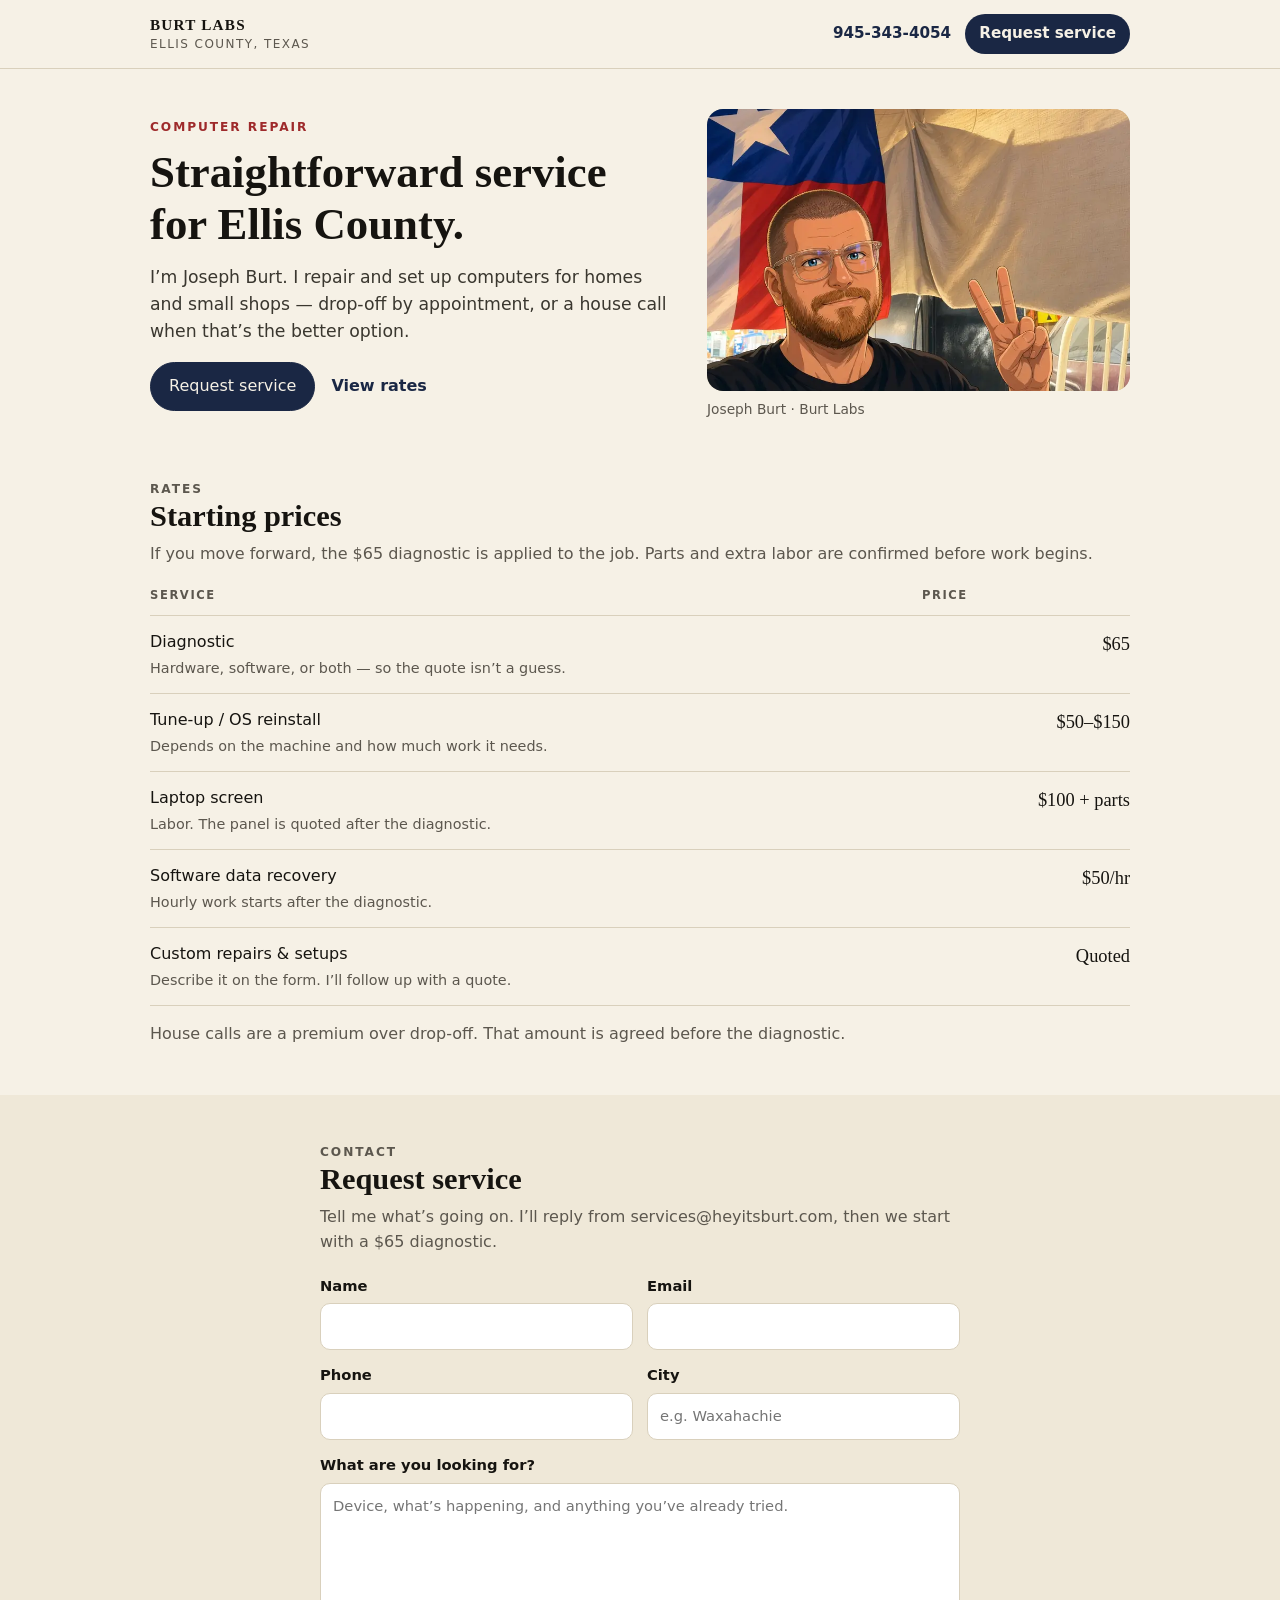
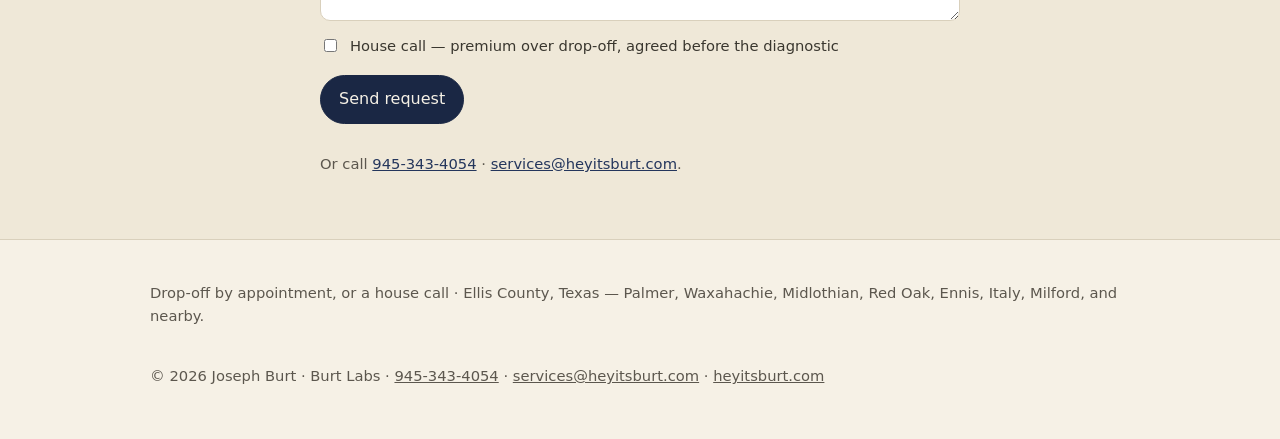
==== commit 29906655: "Add the shop phone number and by-appointment hours. Co-authored-by: Cursor <cursoragent@cursor.com>" ====
--- a/index.html
+++ b/index.html
@@ -20,7 +20,7 @@
   <link rel="icon" href="data:image/svg+xml,%3Csvg xmlns='http://www.w3.org/2000/svg' viewBox='0 0 64 64'%3E%3Crect width='64' height='64' rx='10' fill='%231a2744'/%3E%3Cpolygon points='32,10 38,24 54,26 42,36 46,52 32,43 18,52 22,36 10,26 26,24' fill='%23f4f0e6'/%3E%3C/svg%3E">
   <link rel="preload" as="image" href="assets/burt-portrait-800.webp" type="image/webp" imagesrcset="assets/burt-portrait-800.webp 800w, assets/burt-portrait-1200.webp 1200w" imagesizes="(max-width: 820px) 92vw, 28rem">
   <script type="application/ld+json">
-    {"@context":"https://schema.org","@type":"LocalBusiness","name":"Burt Labs Services","url":"https://services.burtlabs.org/","email":"services@heyitsburt.com","image":"https://services.burtlabs.org/assets/og.jpg","address":{"@type":"PostalAddress","addressLocality":"Palmer","addressRegion":"TX","addressCountry":"US"},"areaServed":{"@type":"AdministrativeArea","name":"Ellis County, Texas"},"description":"Computer repair for homes and small shops in Ellis County, Texas. Drop-off and house calls by appointment."}
+    {"@context":"https://schema.org","@type":"LocalBusiness","name":"Burt Labs Services","url":"https://services.burtlabs.org/","telephone":"+19453434054","email":"services@heyitsburt.com","image":"https://services.burtlabs.org/assets/og.jpg","address":{"@type":"PostalAddress","addressLocality":"Palmer","addressRegion":"TX","addressCountry":"US"},"areaServed":{"@type":"AdministrativeArea","name":"Ellis County, Texas"},"openingHours":"By appointment","description":"Computer repair for homes and small shops in Ellis County, Texas. Drop-off and house calls by appointment."}
   </script>
   <style>
     :root {
@@ -77,6 +77,19 @@
       letter-spacing: 0.12em;
       text-transform: uppercase;
     }
+    .nav-end {
+      display: flex;
+      align-items: center;
+      gap: 14px;
+      flex-shrink: 0;
+    }
+    .nav-phone {
+      text-decoration: none;
+      color: var(--navy);
+      font-weight: 600;
+      font-size: 0.95rem;
+      white-space: nowrap;
+    }
     .nav-cta {
       background: var(--navy);
       color: var(--paper) !important;
@@ -85,6 +98,7 @@
       border-radius: 999px;
       font-weight: 600;
       font-size: 0.95rem;
+      white-space: nowrap;
     }
 
     .hero { padding: 40px 0 12px; }
@@ -223,6 +237,8 @@
       .portrait { order: -1; }
       .portrait-frame { max-height: 240px; }
       .row.two { grid-template-columns: 1fr; }
+      .nav-cta { display: none; }
+      .mark-name, .mark-sub { white-space: nowrap; }
     }
     @media (prefers-reduced-motion: reduce) {
       html { scroll-behavior: auto; }
@@ -238,7 +254,10 @@
         <span class="mark-name">BURT LABS</span>
         <span class="mark-sub">Ellis County, Texas</span>
       </a>
-      <a class="nav-cta" href="#contact">Request service</a>
+      <div class="nav-end">
+        <a class="nav-phone" href="tel:+19453434054">945-343-4054</a>
+        <a class="nav-cta" href="#contact">Request service</a>
+      </div>
     </div>
   </header>
 
@@ -356,7 +375,7 @@
             <span>House call — premium over drop-off, agreed before the diagnostic</span>
           </label>
           <button class="btn primary" type="submit">Send request</button>
-          <p class="fine">Or email <a href="mailto:services@heyitsburt.com">services@heyitsburt.com</a>.</p>
+          <p class="fine">Or call <a href="tel:+19453434054">945-343-4054</a> · <a href="mailto:services@heyitsburt.com">services@heyitsburt.com</a>.</p>
         </form>
       </div>
     </section>
@@ -364,8 +383,8 @@
 
   <footer class="site-footer">
     <div class="wrap foot">
-      <p>Drop-off by appointment · Ellis County, Texas — Palmer, Waxahachie, Midlothian, Red Oak, Ennis, Italy, Milford, and nearby.</p>
-      <p>© <span id="y"></span> Joseph Burt · Burt Labs · <a href="mailto:services@heyitsburt.com">services@heyitsburt.com</a> · <a href="https://heyitsburt.com">heyitsburt.com</a></p>
+      <p>Drop-off by appointment, or a house call · Ellis County, Texas — Palmer, Waxahachie, Midlothian, Red Oak, Ennis, Italy, Milford, and nearby.</p>
+      <p>© <span id="y"></span> Joseph Burt · Burt Labs · <a href="tel:+19453434054">945-343-4054</a> · <a href="mailto:services@heyitsburt.com">services@heyitsburt.com</a> · <a href="https://heyitsburt.com">heyitsburt.com</a></p>
     </div>
   </footer>
   <script>
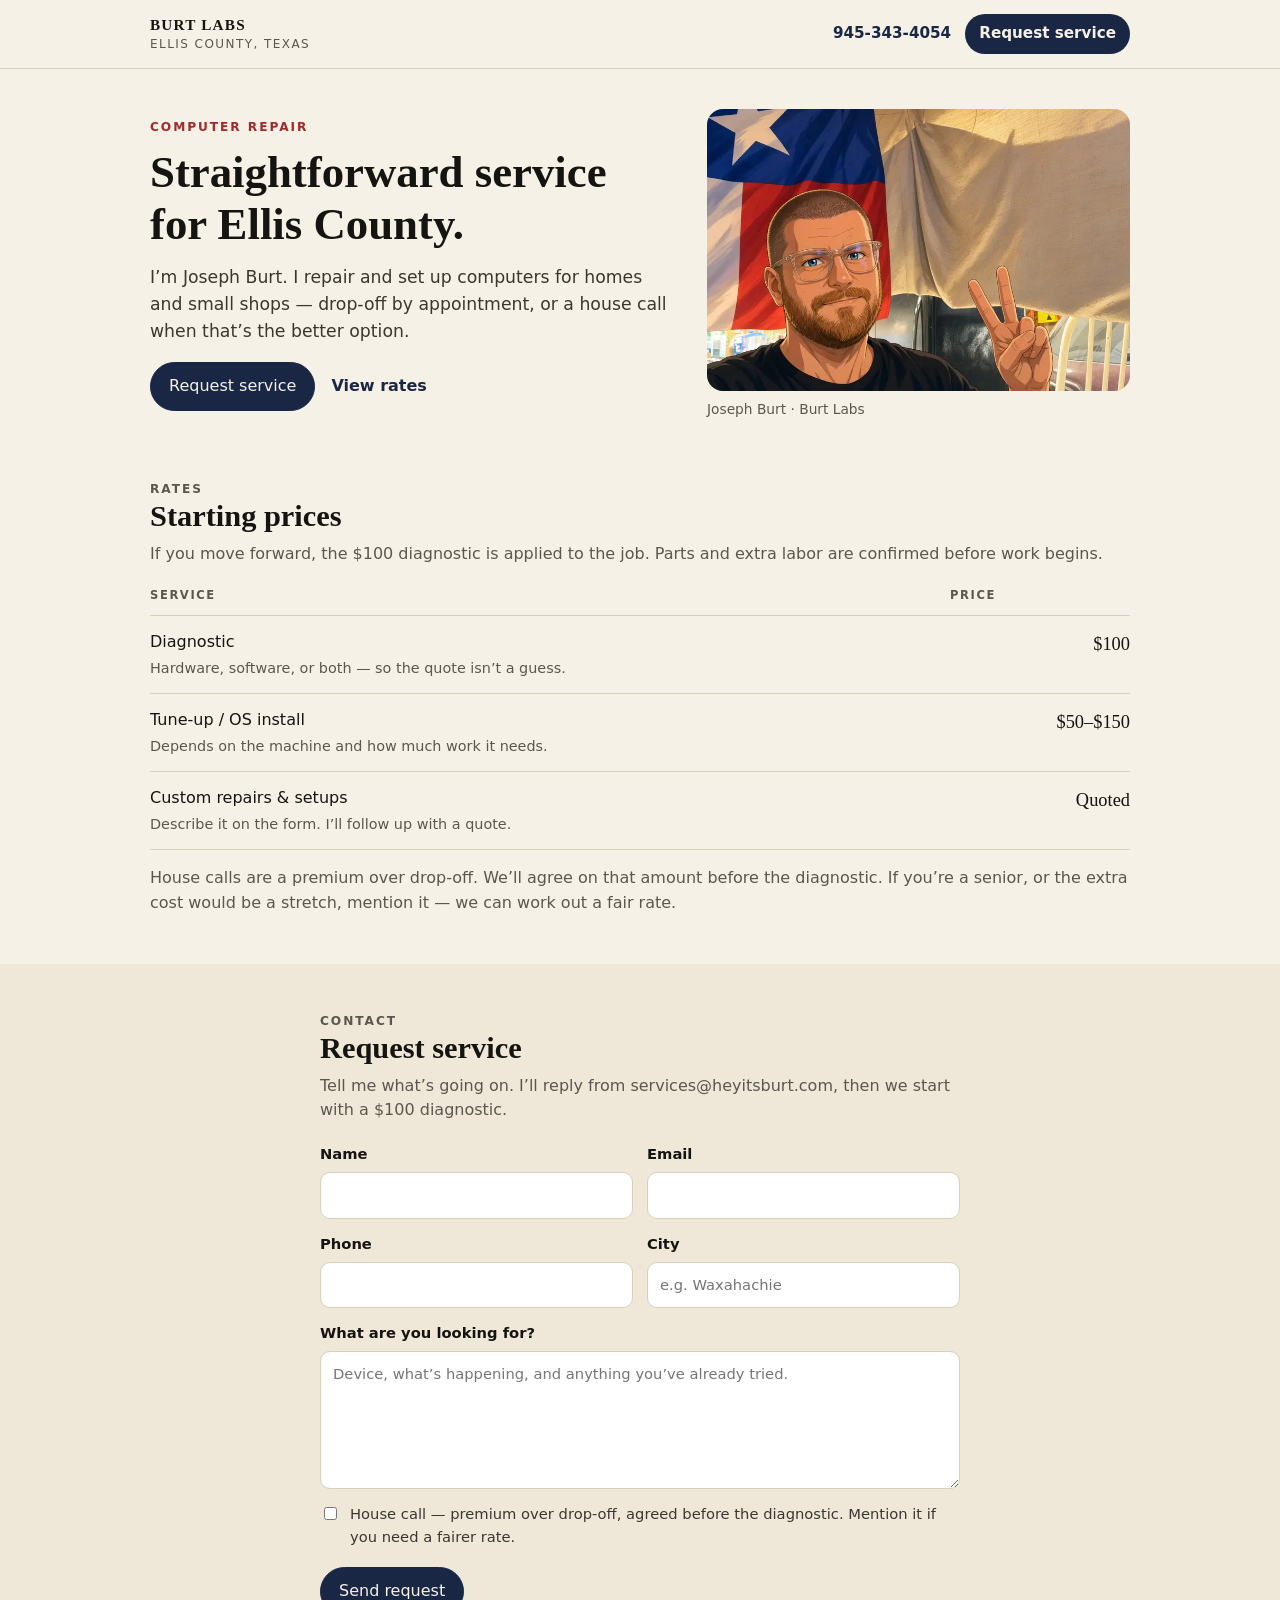
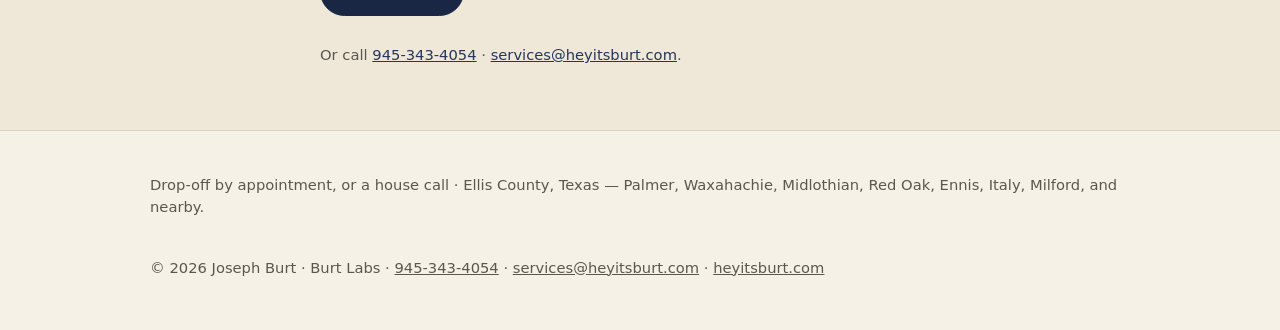
==== commit de5fa5f6: "Update published rates to a $100 diagnostic and a shorter service list. Co-authored-by: Cursor <curs" ====
--- a/index.html
+++ b/index.html
@@ -4,7 +4,7 @@
   <meta charset="utf-8">
   <meta name="viewport" content="width=device-width, initial-scale=1">
   <title>Burt Labs Services — Computer Repair in Ellis County, Texas</title>
-  <meta name="description" content="Computer repair for Ellis County, Texas. Diagnostics, tune-ups, laptop screens, data recovery, and custom setups. Drop-off or house call by appointment.">
+  <meta name="description" content="Computer repair for Ellis County, Texas. Diagnostics, tune-ups, OS installs, and custom setups. Drop-off or house call by appointment.">
   <link rel="canonical" href="https://services.burtlabs.org/">
   <meta name="theme-color" content="#1a2744">
   <meta name="geo.region" content="US-TX">
@@ -290,7 +290,7 @@
         <header class="section-head">
           <p class="eyebrow">Rates</p>
           <h2>Starting prices</h2>
-          <p>If you move forward, the $65 diagnostic is applied to the job. Parts and extra labor are confirmed before work begins.</p>
+          <p>If you move forward, the $100 diagnostic is applied to the job. Parts and extra labor are confirmed before work begins.</p>
         </header>
         <table class="rates">
           <thead>
@@ -302,19 +302,11 @@
           <tbody>
             <tr>
               <td>Diagnostic<span class="desc">Hardware, software, or both — so the quote isn’t a guess.</span></td>
-              <td>$65</td>
+              <td>$100</td>
             </tr>
             <tr>
-              <td>Tune-up / OS reinstall<span class="desc">Depends on the machine and how much work it needs.</span></td>
+              <td>Tune-up / OS install<span class="desc">Depends on the machine and how much work it needs.</span></td>
               <td>$50–$150</td>
-            </tr>
-            <tr>
-              <td>Laptop screen<span class="desc">Labor. The panel is quoted after the diagnostic.</span></td>
-              <td>$100 + parts</td>
-            </tr>
-            <tr>
-              <td>Software data recovery<span class="desc">Hourly work starts after the diagnostic.</span></td>
-              <td>$50/hr</td>
             </tr>
             <tr>
               <td>Custom repairs &amp; setups<span class="desc">Describe it on the form. I’ll follow up with a quote.</span></td>
@@ -322,7 +314,7 @@
             </tr>
           </tbody>
         </table>
-        <p class="note">House calls are a premium over drop-off. That amount is agreed before the diagnostic.</p>
+        <p class="note">House calls are a premium over drop-off. We’ll agree on that amount before the diagnostic. If you’re a senior, or the extra cost would be a stretch, mention it — we can work out a fair rate.</p>
       </div>
     </section>
 
@@ -331,7 +323,7 @@
         <header class="section-head">
           <p class="eyebrow">Contact</p>
           <h2 id="contact-title">Request service</h2>
-          <p id="form-intro">Tell me what’s going on. I’ll reply from services@heyitsburt.com, then we start with a $65 diagnostic.</p>
+          <p id="form-intro">Tell me what’s going on. I’ll reply from services@heyitsburt.com, then we start with a $100 diagnostic.</p>
         </header>
 
         <div id="sent" hidden>
@@ -372,7 +364,7 @@
           </label>
           <label class="check">
             <input type="checkbox" name="house_call" value="Yes">
-            <span>House call — premium over drop-off, agreed before the diagnostic</span>
+            <span>House call — premium over drop-off, agreed before the diagnostic. Mention it if you need a fairer rate.</span>
           </label>
           <button class="btn primary" type="submit">Send request</button>
           <p class="fine">Or call <a href="tel:+19453434054">945-343-4054</a> · <a href="mailto:services@heyitsburt.com">services@heyitsburt.com</a>.</p>
